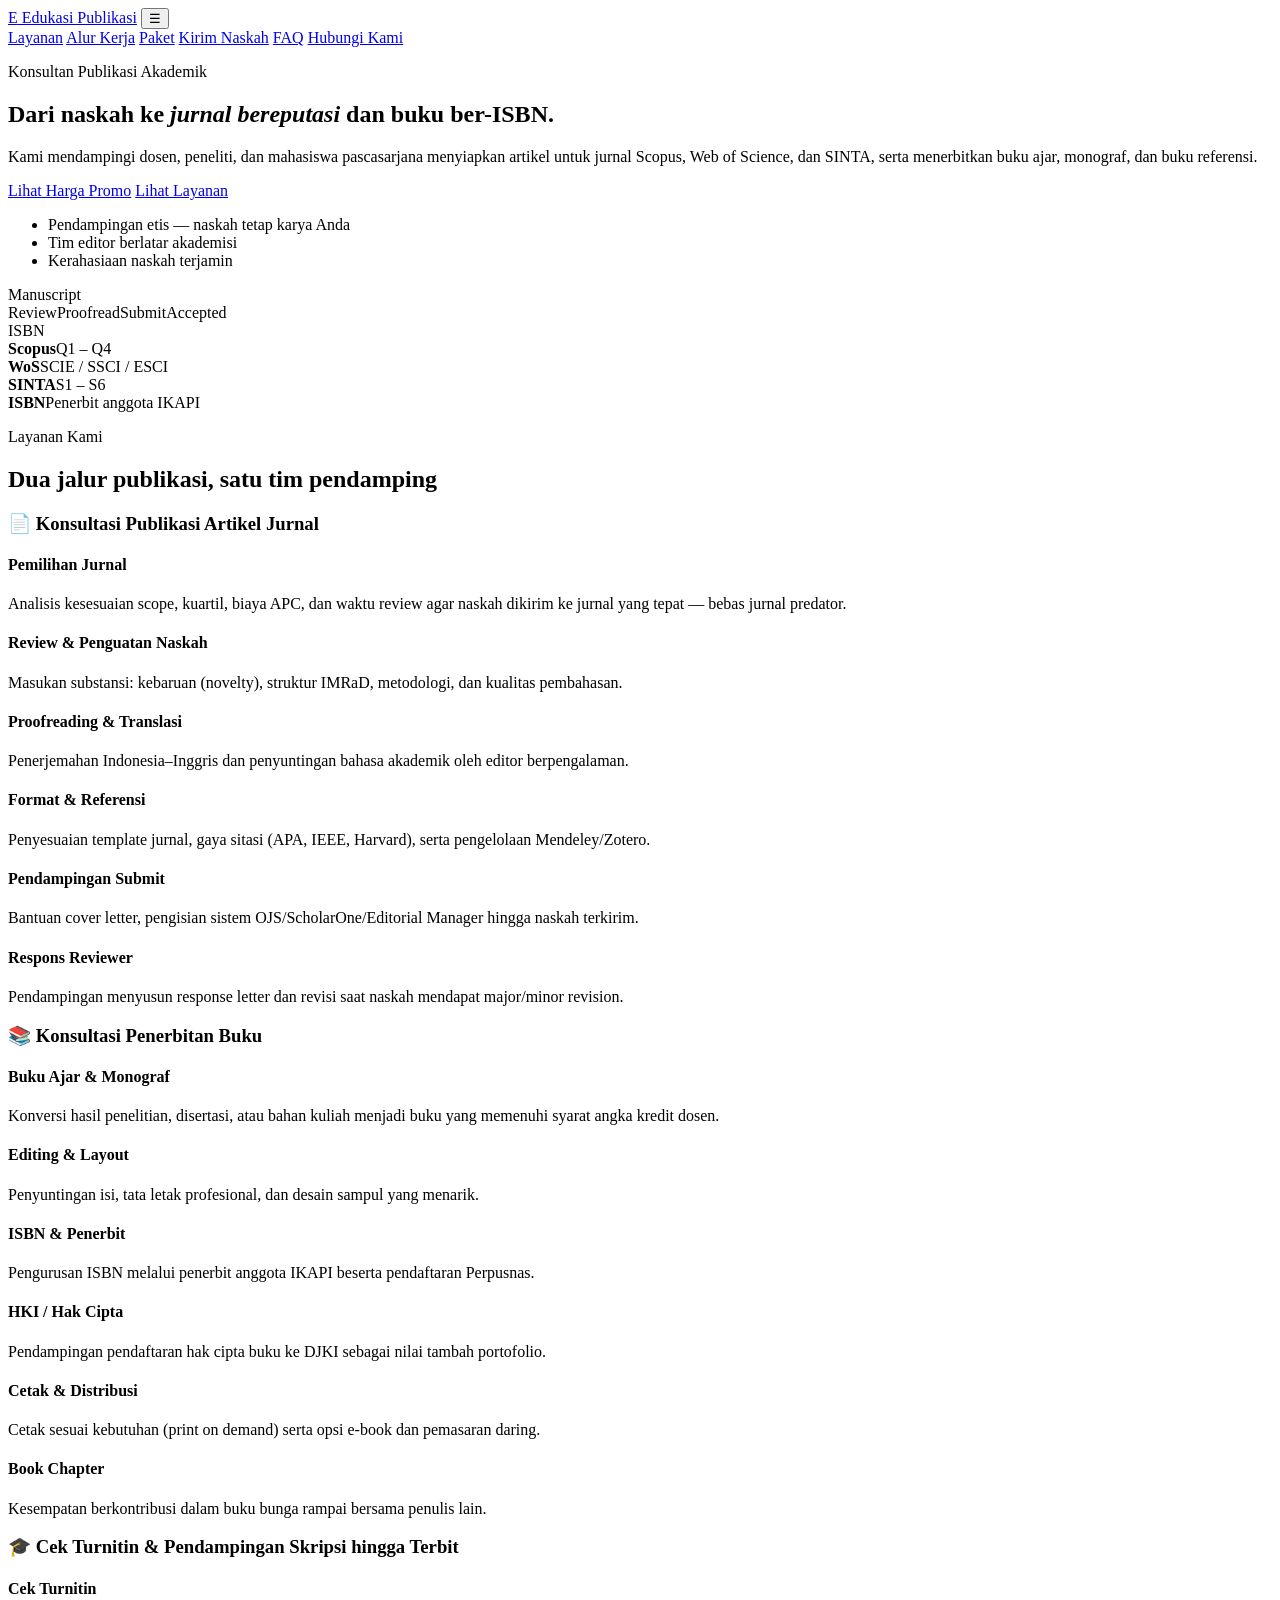
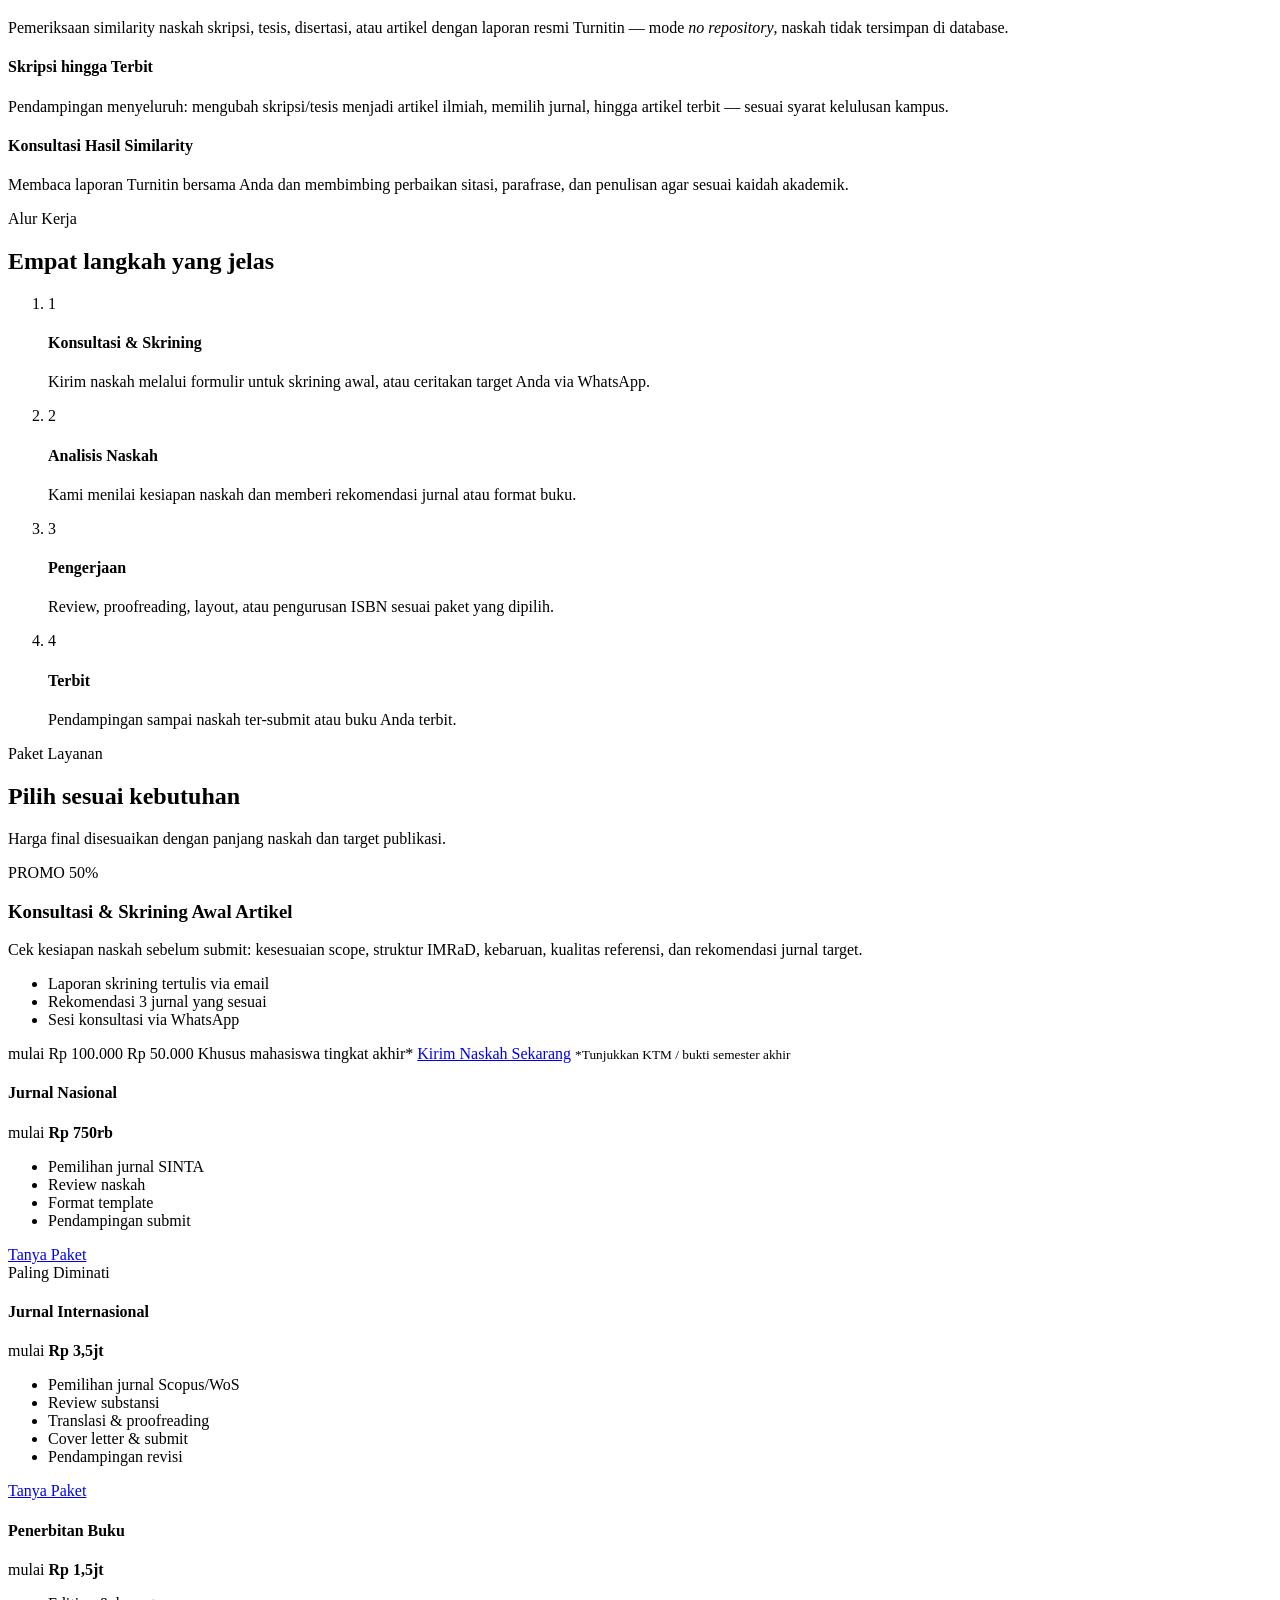
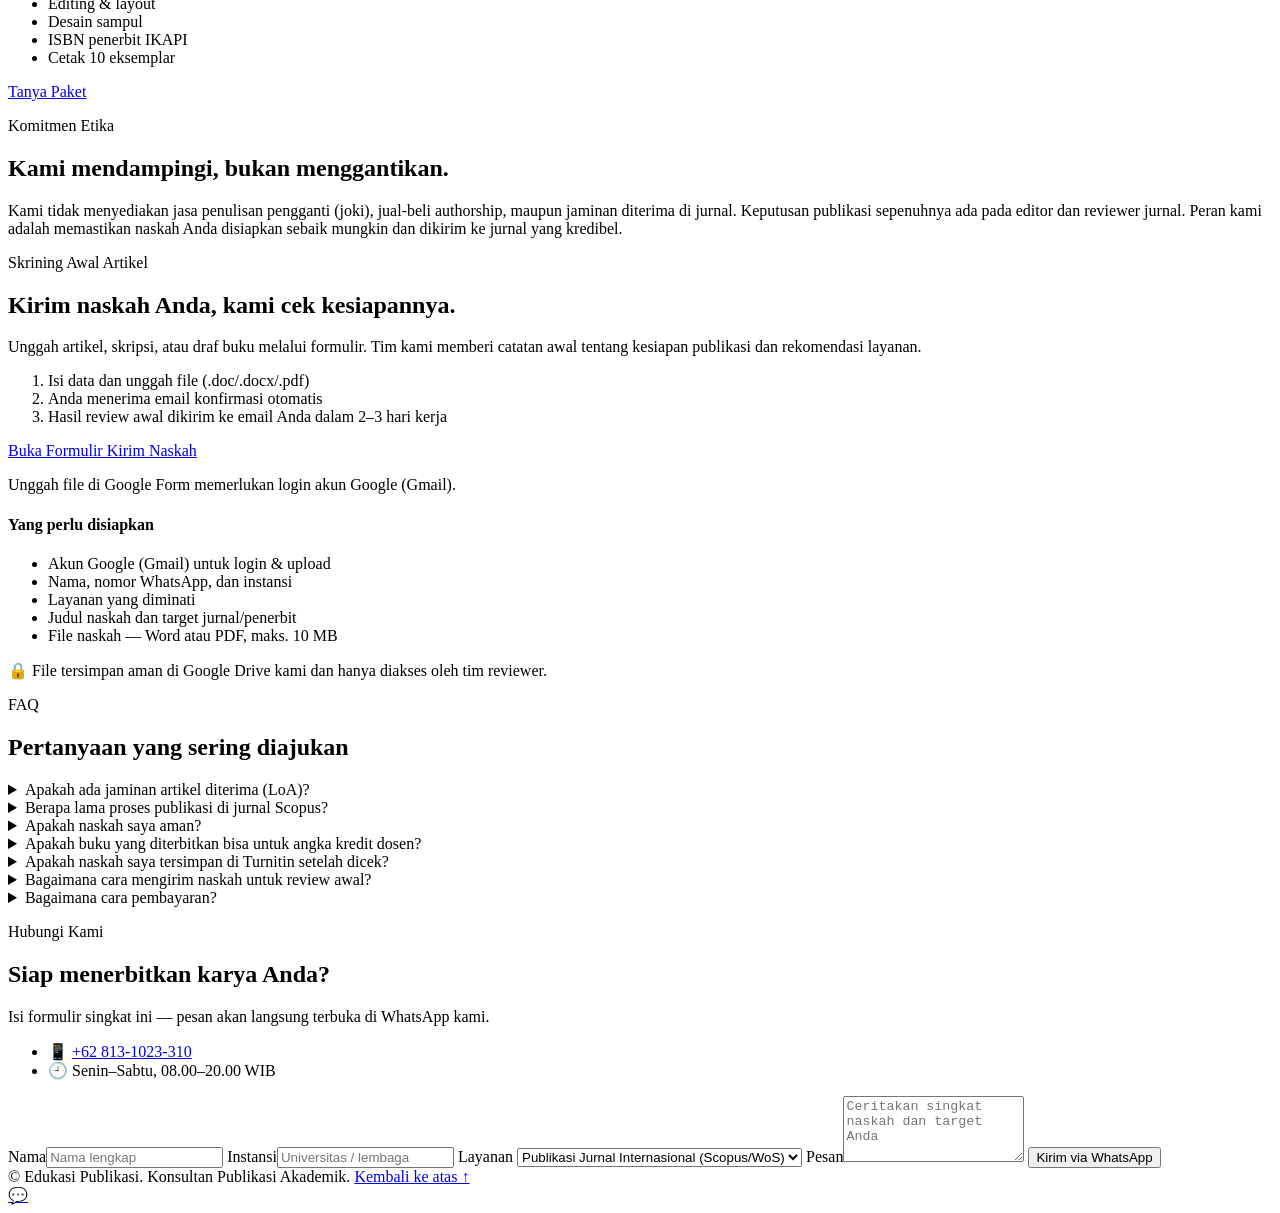
==== index.html @ 9807ed10 "Add files via upload" ====
<!doctype html>
<html lang="id">
<head>
  <meta charset="utf-8">
  <meta name="viewport" content="width=device-width, initial-scale=1">
  <title>Edukasi Publikasi — Konsultan Publikasi Jurnal & Penerbitan Buku</title>
  <meta name="description" content="Layanan konsultasi publikasi artikel di jurnal bereputasi (Scopus, WoS, SINTA) dan konsultasi penerbitan buku ber-ISBN untuk dosen, peneliti, dan mahasiswa.">
  <link rel="preconnect" href="https://fonts.googleapis.com">
  <link rel="preconnect" href="https://fonts.gstatic.com" crossorigin>
  <link href="https://fonts.googleapis.com/css2?family=Fraunces:opsz,wght@9..144,600;9..144,700&family=Plus+Jakarta+Sans:wght@400;500;600;700&display=swap" rel="stylesheet">
  <link rel="stylesheet" href="assets/style.css">
</head>
<body>

<header class="nav" id="top">
  <div class="container nav-inner">
    <a href="#top" class="logo"><span class="logo-mark">E</span> Edukasi Publikasi</a>
    <button class="nav-toggle" aria-label="Buka menu" aria-expanded="false">☰</button>
    <nav class="nav-links">
      <a href="#layanan">Layanan</a>
      <a href="#proses">Alur Kerja</a>
      <a href="#paket">Paket</a>
      <a href="#review">Kirim Naskah</a>
      <a href="#faq">FAQ</a>
      <a href="#kontak" class="btn btn-sm">Hubungi Kami</a>
    </nav>
  </div>
</header>

<main>
  <!-- HERO -->
  <section class="hero">
    <div class="container hero-grid">
      <div>
        <p class="eyebrow">Konsultan Publikasi Akademik</p>
        <h1>Dari naskah ke <em>jurnal bereputasi</em> dan buku ber-ISBN.</h1>
        <p class="lead">Kami mendampingi dosen, peneliti, dan mahasiswa pascasarjana menyiapkan artikel untuk jurnal Scopus, Web of Science, dan SINTA, serta menerbitkan buku ajar, monograf, dan buku referensi.</p>
        <div class="hero-cta">
          <a href="#paket" class="btn">Lihat Harga Promo</a>
          <a href="#layanan" class="btn btn-ghost">Lihat Layanan</a>
        </div>
        <ul class="hero-points">
          <li>Pendampingan etis — naskah tetap karya Anda</li>
          <li>Tim editor berlatar akademisi</li>
          <li>Kerahasiaan naskah terjamin</li>
        </ul>
      </div>
      <div class="hero-card" aria-hidden="true">
        <div class="paper">
          <div class="paper-tag">Manuscript</div>
          <div class="line w90"></div><div class="line w70"></div>
          <div class="line w80"></div><div class="line w60"></div>
          <div class="paper-steps">
            <span class="done">Review</span><span class="done">Proofread</span><span class="active">Submit</span><span>Accepted</span>
          </div>
        </div>
        <div class="book"><span>ISBN</span></div>
      </div>
    </div>
  </section>

  <!-- STATS -->
  <section class="stats">
    <div class="container stats-grid">
      <div><strong>Scopus</strong><span>Q1 – Q4</span></div>
      <div><strong>WoS</strong><span>SCIE / SSCI / ESCI</span></div>
      <div><strong>SINTA</strong><span>S1 – S6</span></div>
      <div><strong>ISBN</strong><span>Penerbit anggota IKAPI</span></div>
    </div>
  </section>

  <!-- LAYANAN -->
  <section id="layanan" class="section">
    <div class="container">
      <p class="eyebrow center">Layanan Kami</p>
      <h2 class="center">Dua jalur publikasi, satu tim pendamping</h2>

      <div class="service-block">
        <h3 class="service-title">📄 Konsultasi Publikasi Artikel Jurnal</h3>
        <div class="cards">
          <article class="card"><h4>Pemilihan Jurnal</h4><p>Analisis kesesuaian scope, kuartil, biaya APC, dan waktu review agar naskah dikirim ke jurnal yang tepat — bebas jurnal predator.</p></article>
          <article class="card"><h4>Review & Penguatan Naskah</h4><p>Masukan substansi: kebaruan (novelty), struktur IMRaD, metodologi, dan kualitas pembahasan.</p></article>
          <article class="card"><h4>Proofreading & Translasi</h4><p>Penerjemahan Indonesia–Inggris dan penyuntingan bahasa akademik oleh editor berpengalaman.</p></article>
          <article class="card"><h4>Format & Referensi</h4><p>Penyesuaian template jurnal, gaya sitasi (APA, IEEE, Harvard), serta pengelolaan Mendeley/Zotero.</p></article>
          <article class="card"><h4>Pendampingan Submit</h4><p>Bantuan cover letter, pengisian sistem OJS/ScholarOne/Editorial Manager hingga naskah terkirim.</p></article>
          <article class="card"><h4>Respons Reviewer</h4><p>Pendampingan menyusun response letter dan revisi saat naskah mendapat major/minor revision.</p></article>
        </div>
      </div>

      <div class="service-block">
        <h3 class="service-title">📚 Konsultasi Penerbitan Buku</h3>
        <div class="cards">
          <article class="card"><h4>Buku Ajar & Monograf</h4><p>Konversi hasil penelitian, disertasi, atau bahan kuliah menjadi buku yang memenuhi syarat angka kredit dosen.</p></article>
          <article class="card"><h4>Editing & Layout</h4><p>Penyuntingan isi, tata letak profesional, dan desain sampul yang menarik.</p></article>
          <article class="card"><h4>ISBN & Penerbit</h4><p>Pengurusan ISBN melalui penerbit anggota IKAPI beserta pendaftaran Perpusnas.</p></article>
          <article class="card"><h4>HKI / Hak Cipta</h4><p>Pendampingan pendaftaran hak cipta buku ke DJKI sebagai nilai tambah portofolio.</p></article>
          <article class="card"><h4>Cetak & Distribusi</h4><p>Cetak sesuai kebutuhan (print on demand) serta opsi e-book dan pemasaran daring.</p></article>
          <article class="card"><h4>Book Chapter</h4><p>Kesempatan berkontribusi dalam buku bunga rampai bersama penulis lain.</p></article>
        </div>
      </div>

      <div class="service-block">
        <h3 class="service-title">🎓 Cek Turnitin & Pendampingan Skripsi hingga Terbit</h3>
        <div class="cards">
          <article class="card"><h4>Cek Turnitin</h4><p>Pemeriksaan similarity naskah skripsi, tesis, disertasi, atau artikel dengan laporan resmi Turnitin — mode <em>no repository</em>, naskah tidak tersimpan di database.</p></article>
          <article class="card"><h4>Skripsi hingga Terbit</h4><p>Pendampingan menyeluruh: mengubah skripsi/tesis menjadi artikel ilmiah, memilih jurnal, hingga artikel terbit — sesuai syarat kelulusan kampus.</p></article>
          <article class="card"><h4>Konsultasi Hasil Similarity</h4><p>Membaca laporan Turnitin bersama Anda dan membimbing perbaikan sitasi, parafrase, dan penulisan agar sesuai kaidah akademik.</p></article>
        </div>
      </div>
    </div>
  </section>

  <!-- PROSES -->
  <section id="proses" class="section alt">
    <div class="container">
      <p class="eyebrow center">Alur Kerja</p>
      <h2 class="center">Empat langkah yang jelas</h2>
      <ol class="steps">
        <li><span>1</span><h4>Konsultasi & Skrining</h4><p>Kirim naskah melalui formulir untuk skrining awal, atau ceritakan target Anda via WhatsApp.</p></li>
        <li><span>2</span><h4>Analisis Naskah</h4><p>Kami menilai kesiapan naskah dan memberi rekomendasi jurnal atau format buku.</p></li>
        <li><span>3</span><h4>Pengerjaan</h4><p>Review, proofreading, layout, atau pengurusan ISBN sesuai paket yang dipilih.</p></li>
        <li><span>4</span><h4>Terbit</h4><p>Pendampingan sampai naskah ter-submit atau buku Anda terbit.</p></li>
      </ol>
    </div>
  </section>

  <!-- PAKET -->
  <section id="paket" class="section">
    <div class="container">
      <p class="eyebrow center">Paket Layanan</p>
      <h2 class="center">Pilih sesuai kebutuhan</h2>
      <p class="center muted">Harga final disesuaikan dengan panjang naskah dan target publikasi.</p>
      <div class="promo">
        <div class="promo-ribbon">PROMO 50%</div>
        <div class="promo-body">
          <h3>Konsultasi & Skrining Awal Artikel</h3>
          <p>Cek kesiapan naskah sebelum submit: kesesuaian scope, struktur IMRaD, kebaruan, kualitas referensi, dan rekomendasi jurnal target.</p>
          <ul class="promo-list">
            <li>Laporan skrining tertulis via email</li>
            <li>Rekomendasi 3 jurnal yang sesuai</li>
            <li>Sesi konsultasi via WhatsApp</li>
          </ul>
        </div>
        <div class="promo-price">
          <span class="price-old">mulai Rp 100.000</span>
          <span class="price-new">Rp 50.000</span>
          <span class="promo-for">Khusus mahasiswa tingkat akhir*</span>
          <a href="#review" class="btn full">Kirim Naskah Sekarang</a>
          <small>*Tunjukkan KTM / bukti semester akhir</small>
        </div>
      </div>

      <div class="pricing">
        <div class="price-card">
          <h4>Jurnal Nasional</h4>
          <p class="price">mulai <strong>Rp 750rb</strong></p>
          <ul><li>Pemilihan jurnal SINTA</li><li>Review naskah</li><li>Format template</li><li>Pendampingan submit</li></ul>
          <a href="#kontak" class="btn btn-ghost full">Tanya Paket</a>
        </div>
        <div class="price-card featured">
          <div class="badge">Paling Diminati</div>
          <h4>Jurnal Internasional</h4>
          <p class="price">mulai <strong>Rp 3,5jt</strong></p>
          <ul><li>Pemilihan jurnal Scopus/WoS</li><li>Review substansi</li><li>Translasi & proofreading</li><li>Cover letter & submit</li><li>Pendampingan revisi</li></ul>
          <a href="#kontak" class="btn full">Tanya Paket</a>
        </div>
        <div class="price-card">
          <h4>Penerbitan Buku</h4>
          <p class="price">mulai <strong>Rp 1,5jt</strong></p>
          <ul><li>Editing & layout</li><li>Desain sampul</li><li>ISBN penerbit IKAPI</li><li>Cetak 10 eksemplar</li></ul>
          <a href="#kontak" class="btn btn-ghost full">Tanya Paket</a>
        </div>
      </div>
    </div>
  </section>

  <!-- KOMITMEN -->
  <section class="section alt">
    <div class="container ethic">
      <div>
        <p class="eyebrow">Komitmen Etika</p>
        <h2>Kami mendampingi, bukan menggantikan.</h2>
      </div>
      <div>
        <p>Kami tidak menyediakan jasa penulisan pengganti (joki), jual-beli authorship, maupun jaminan diterima di jurnal. Keputusan publikasi sepenuhnya ada pada editor dan reviewer jurnal. Peran kami adalah memastikan naskah Anda disiapkan sebaik mungkin dan dikirim ke jurnal yang kredibel.</p>
      </div>
    </div>
  </section>

  <!-- REVIEW AWAL (GOOGLE FORM) -->
  <section id="review" class="section review">
    <div class="container review-grid">
      <div>
        <p class="eyebrow">Skrining Awal Artikel</p>
        <h2>Kirim naskah Anda, kami cek kesiapannya.</h2>
        <p class="muted-text">Unggah artikel, skripsi, atau draf buku melalui formulir. Tim kami memberi catatan awal tentang kesiapan publikasi dan rekomendasi layanan.</p>
        <ol class="mini-steps">
          <li>Isi data dan unggah file (.doc/.docx/.pdf)</li>
          <li>Anda menerima email konfirmasi otomatis</li>
          <li>Hasil review awal dikirim ke email Anda dalam 2–3 hari kerja</li>
        </ol>
        <a id="gform-link" href="#" target="_blank" rel="noopener" class="btn">Buka Formulir Kirim Naskah</a>
        <p class="note">Unggah file di Google Form memerlukan login akun Google (Gmail).</p>
      </div>
      <div class="gform-card">
        <h4>Yang perlu disiapkan</h4>
        <ul>
          <li>Akun Google (Gmail) untuk login & upload</li>
          <li>Nama, nomor WhatsApp, dan instansi</li>
          <li>Layanan yang diminati</li>
          <li>Judul naskah dan target jurnal/penerbit</li>
          <li>File naskah — Word atau PDF, maks. 10 MB</li>
        </ul>
        <p class="note">🔒 File tersimpan aman di Google Drive kami dan hanya diakses oleh tim reviewer.</p>
      </div>
    </div>
  </section>

  <!-- FAQ -->
  <section id="faq" class="section">
    <div class="container narrow">
      <p class="eyebrow center">FAQ</p>
      <h2 class="center">Pertanyaan yang sering diajukan</h2>
      <details><summary>Apakah ada jaminan artikel diterima (LoA)?</summary><p>Tidak ada pihak yang etis dapat menjamin penerimaan. Kami membantu meningkatkan kualitas naskah dan memilih jurnal yang sesuai sehingga peluang diterima jauh lebih besar.</p></details>
      <details><summary>Berapa lama proses publikasi di jurnal Scopus?</summary><p>Persiapan naskah bersama kami biasanya 2–4 minggu. Waktu review di jurnal bervariasi, umumnya 2–12 bulan tergantung jurnal.</p></details>
      <details><summary>Apakah naskah saya aman?</summary><p>Ya. Naskah hanya diakses oleh tim yang menangani dan tidak dibagikan ke pihak lain. Kami bersedia menandatangani perjanjian kerahasiaan (NDA).</p></details>
      <details><summary>Apakah buku yang diterbitkan bisa untuk angka kredit dosen?</summary><p>Bisa, selama memenuhi ketentuan PO PAK yang berlaku, termasuk ISBN dari penerbit anggota IKAPI dan jumlah halaman minimal.</p></details>
      <details><summary>Apakah naskah saya tersimpan di Turnitin setelah dicek?</summary><p>Tidak. Pengecekan dilakukan dengan pengaturan <em>no repository</em>, sehingga naskah tidak masuk ke database Turnitin dan aman saat diunggah ulang oleh kampus atau jurnal.</p></details>
      <details><summary>Bagaimana cara mengirim naskah untuk review awal?</summary><p>Gunakan formulir di bagian <a href="#review">Kirim Naskah</a>. Unggah file artikel Anda, dan hasil review awal akan kami kirim ke email Anda.</p></details>
      <details><summary>Bagaimana cara pembayaran?</summary><p>Pembayaran bertahap: uang muka di awal dan pelunasan setelah pekerjaan selesai, melalui transfer bank.</p></details>
    </div>
  </section>

  <!-- KONTAK -->
  <section id="kontak" class="section contact">
    <div class="container contact-grid">
      <div>
        <p class="eyebrow light">Hubungi Kami</p>
        <h2>Siap menerbitkan karya Anda?</h2>
        <p>Isi formulir singkat ini — pesan akan langsung terbuka di WhatsApp kami.</p>
        <ul class="contact-info">
          <li>📱 <a href="https://wa.me/628131023310" target="_blank" rel="noopener">+62 813-1023-310</a></li>
          <li>🕘 Senin–Sabtu, 08.00–20.00 WIB</li>
        </ul>
      </div>
      <form id="wa-form" class="form">
        <label>Nama<input name="nama" required placeholder="Nama lengkap"></label>
        <label>Instansi<input name="instansi" placeholder="Universitas / lembaga"></label>
        <label>Layanan
          <select name="layanan">
            <option>Publikasi Jurnal Internasional (Scopus/WoS)</option>
            <option>Publikasi Jurnal Nasional (SINTA)</option>
            <option>Proofreading / Translasi</option>
            <option>Cek Turnitin</option>
            <option>Pendampingan Skripsi hingga Terbit</option>
            <option>Penerbitan Buku</option>
            <option>Lainnya</option>
          </select>
        </label>
        <label>Pesan<textarea name="pesan" rows="4" placeholder="Ceritakan singkat naskah dan target Anda"></textarea></label>
        <button type="submit" class="btn full">Kirim via WhatsApp</button>
      </form>
    </div>
  </section>
</main>

<footer class="footer">
  <div class="container footer-inner">
    <span>© <span id="year"></span> Edukasi Publikasi. Konsultan Publikasi Akademik.</span>
    <a href="#top">Kembali ke atas ↑</a>
  </div>
</footer>

<a class="wa-float" href="https://wa.me/628131023310" target="_blank" rel="noopener" aria-label="Chat WhatsApp">💬</a>

<script src="assets/script.js"></script>
</body>
</html>
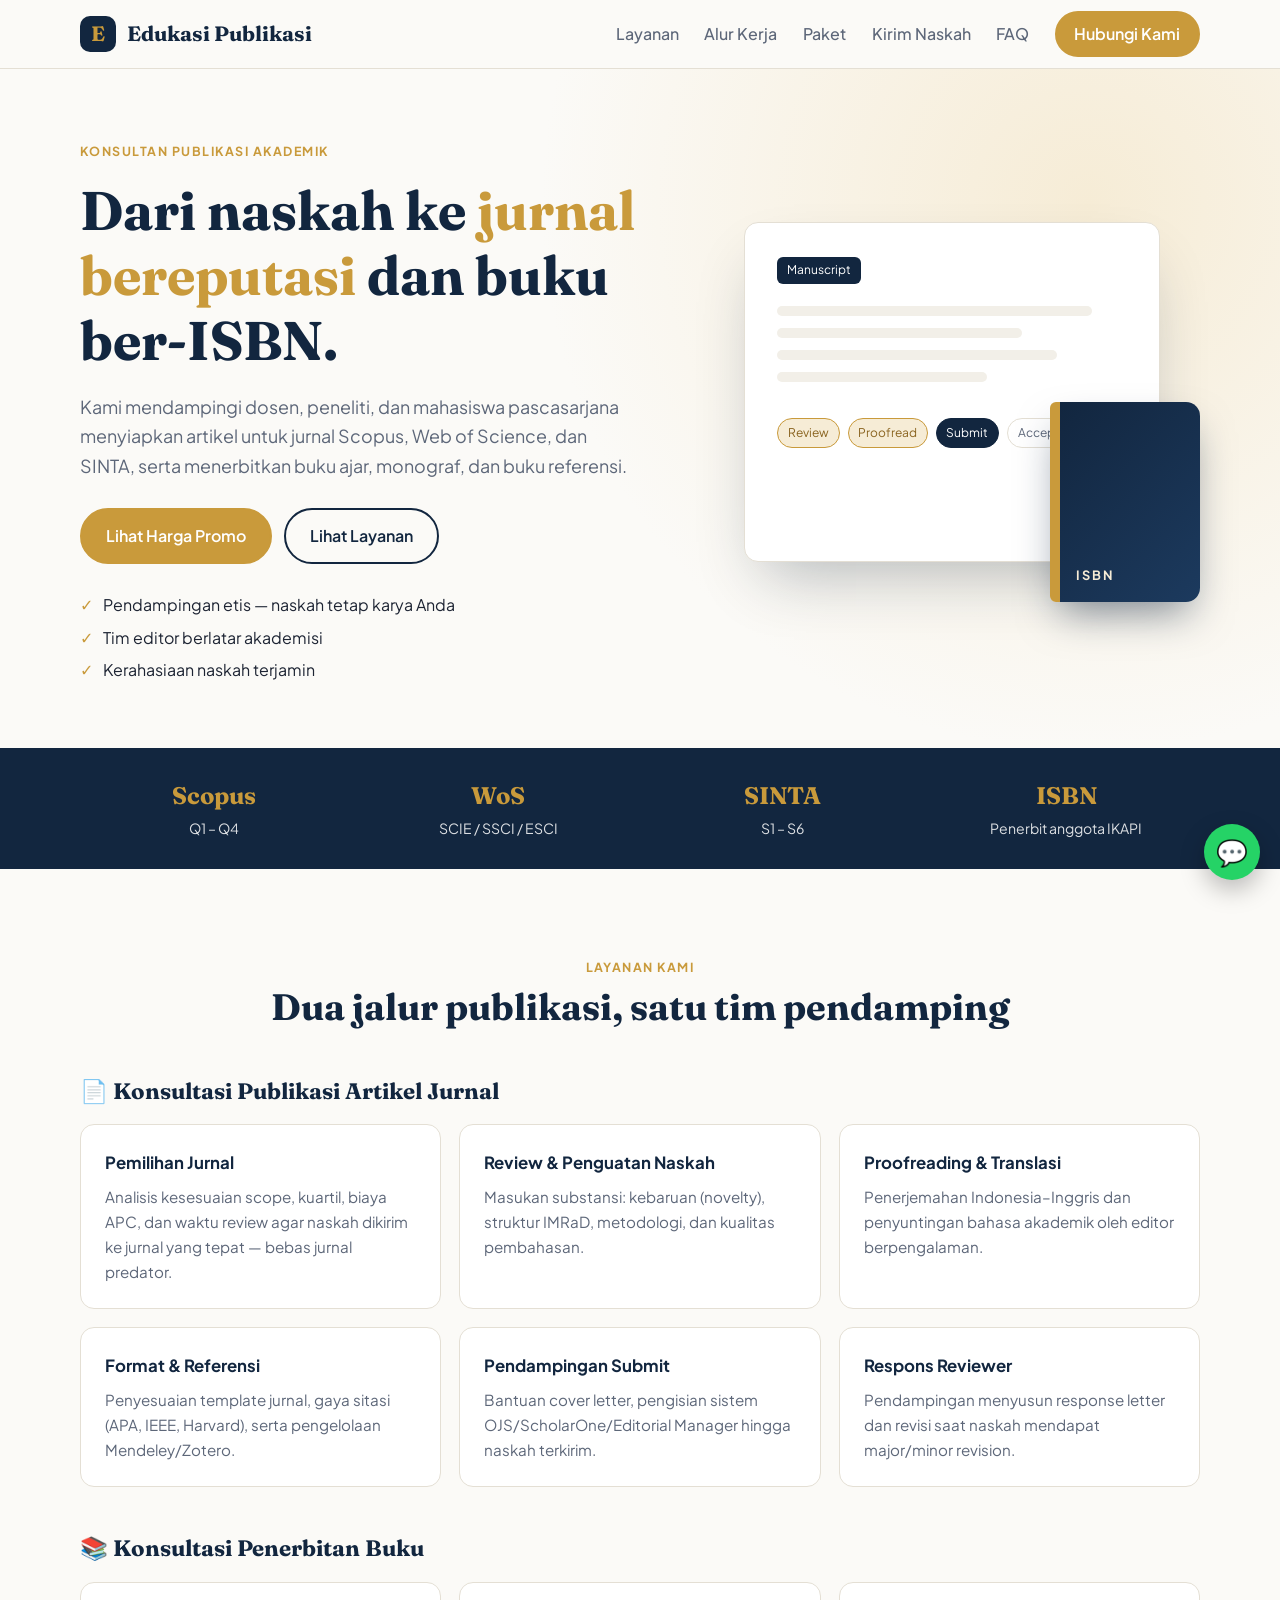
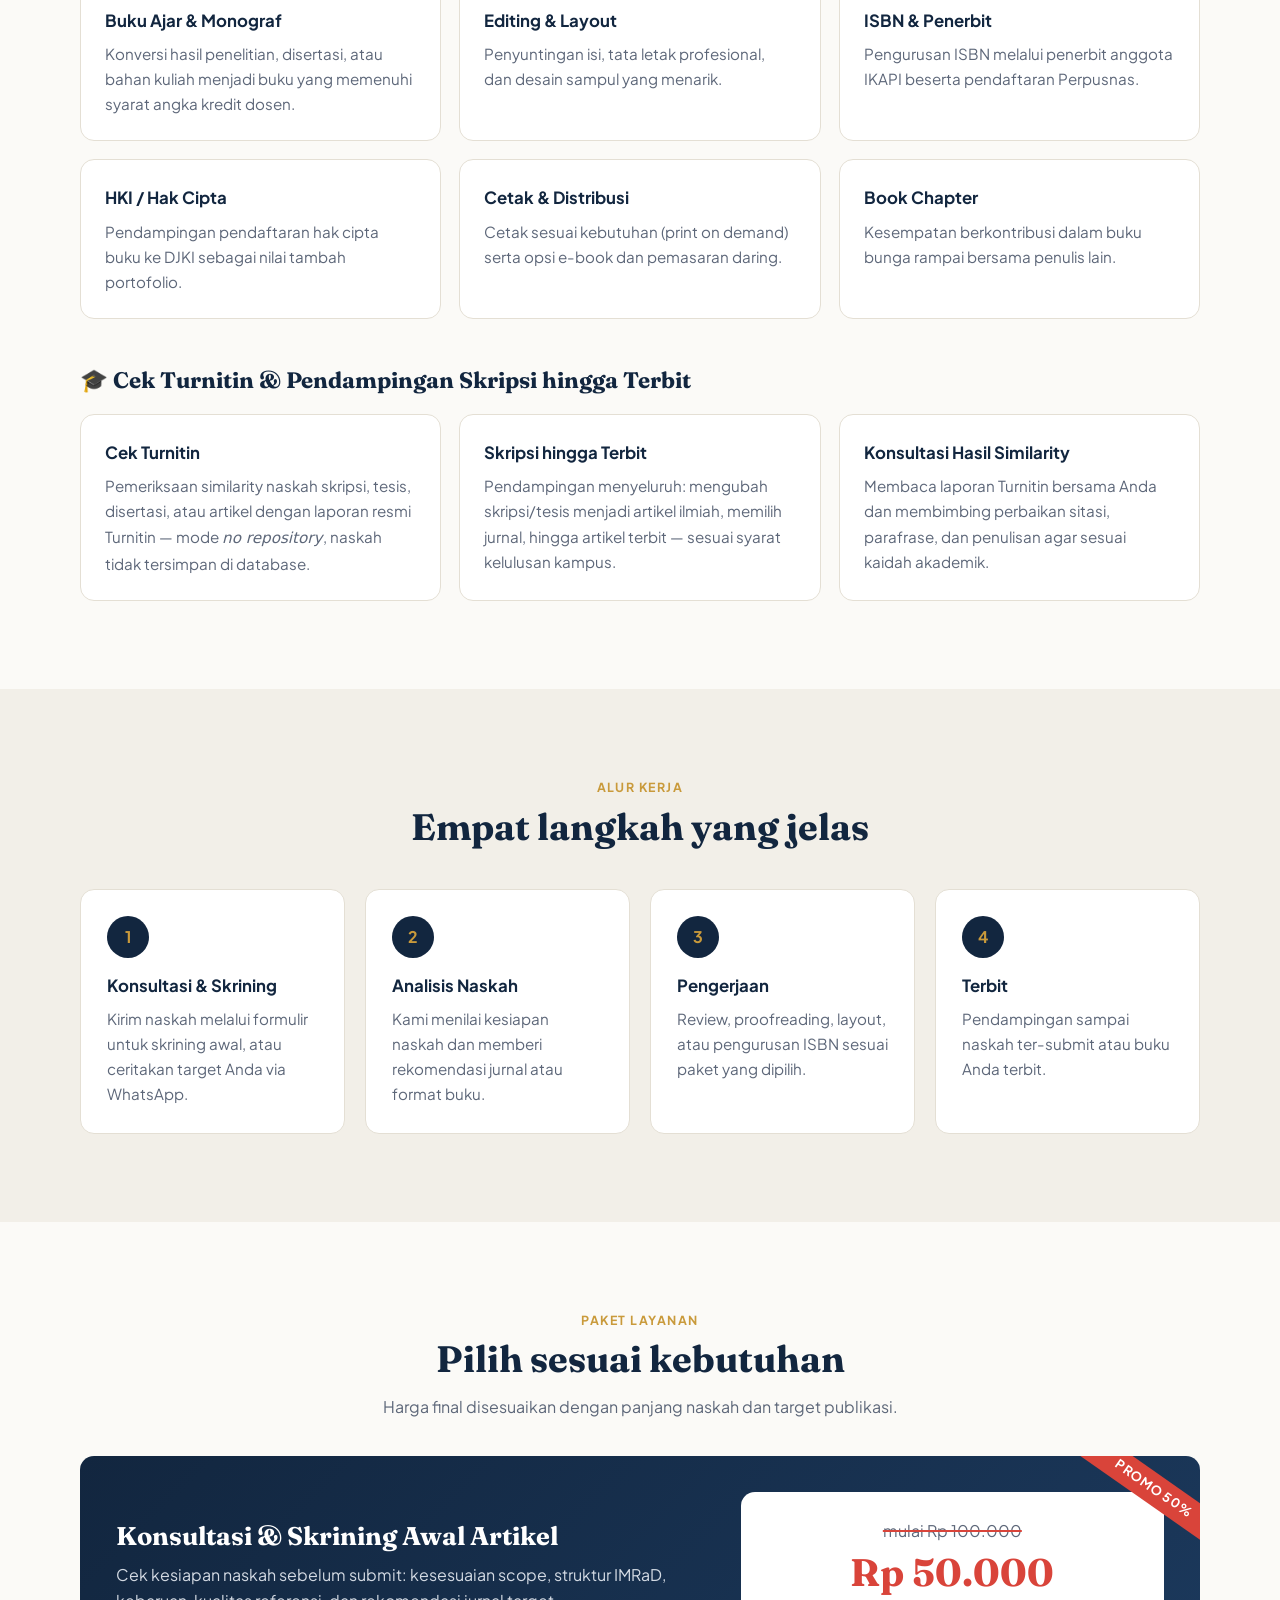
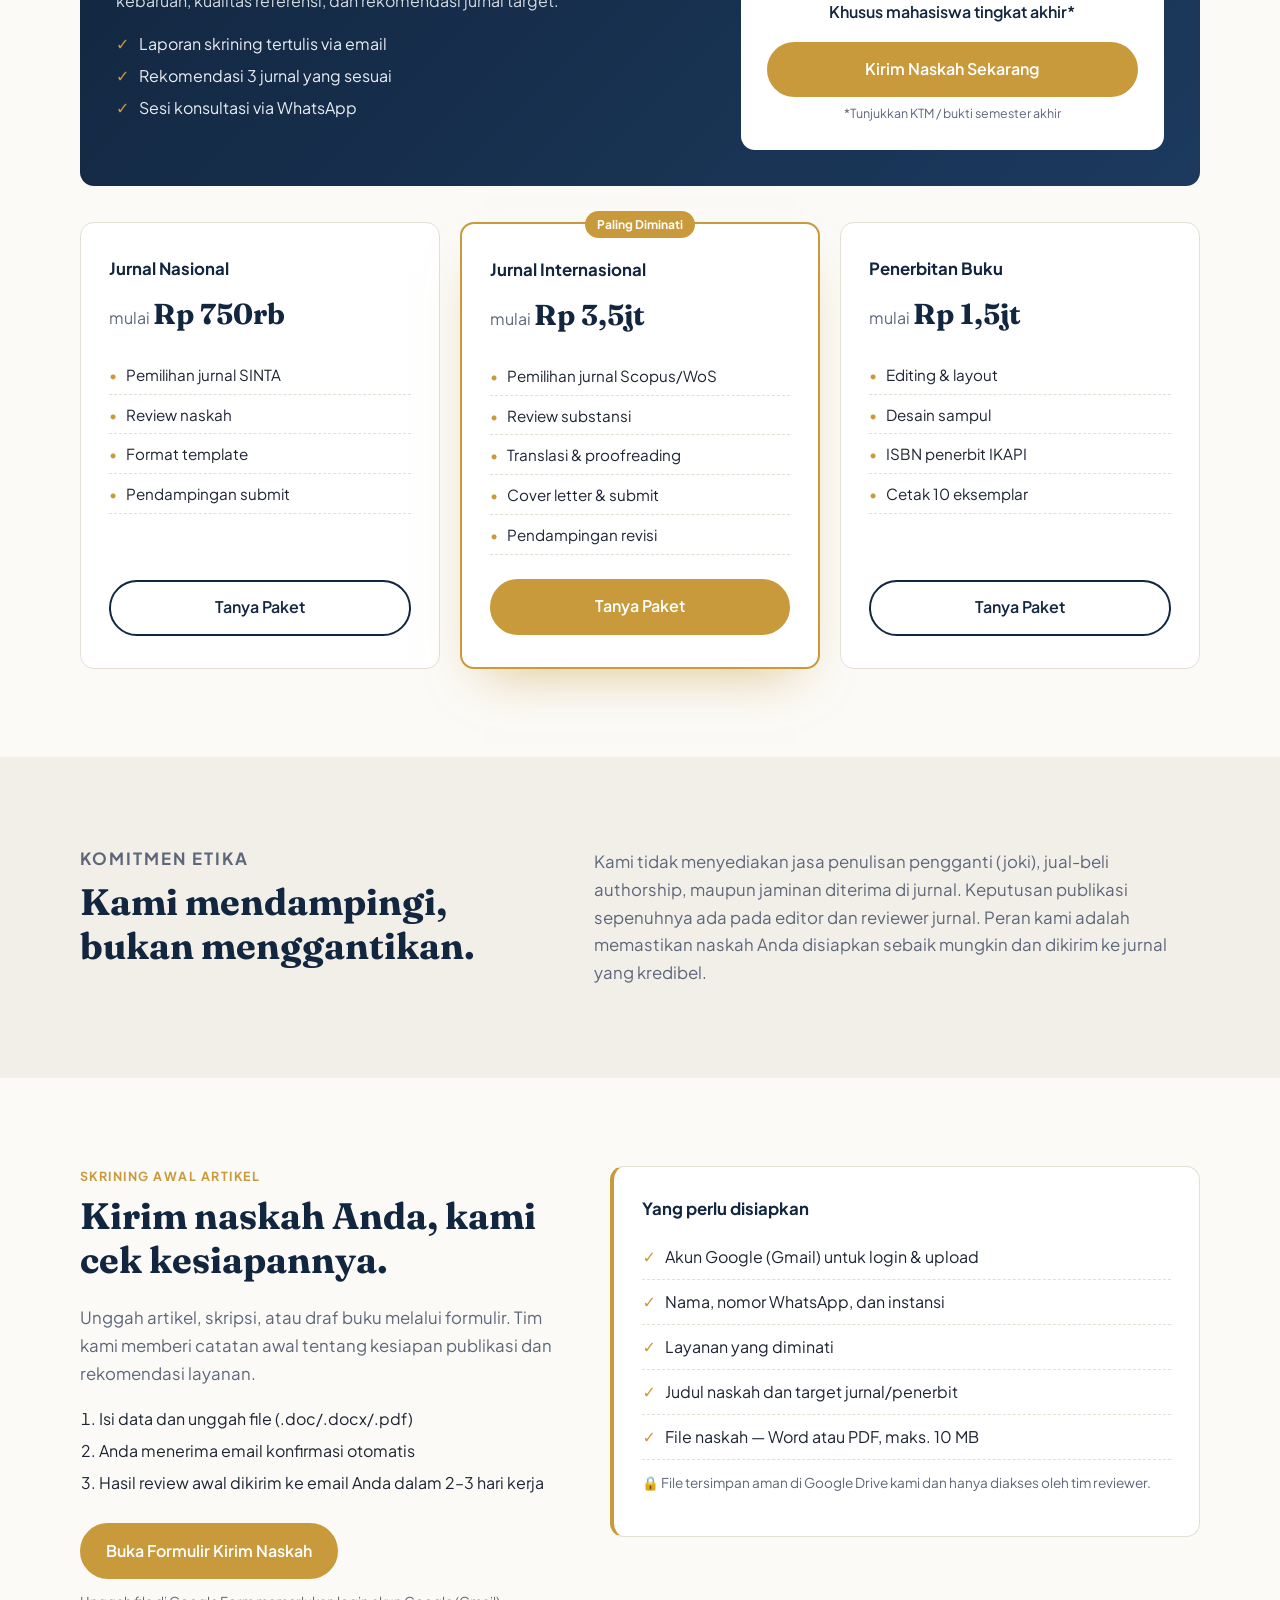
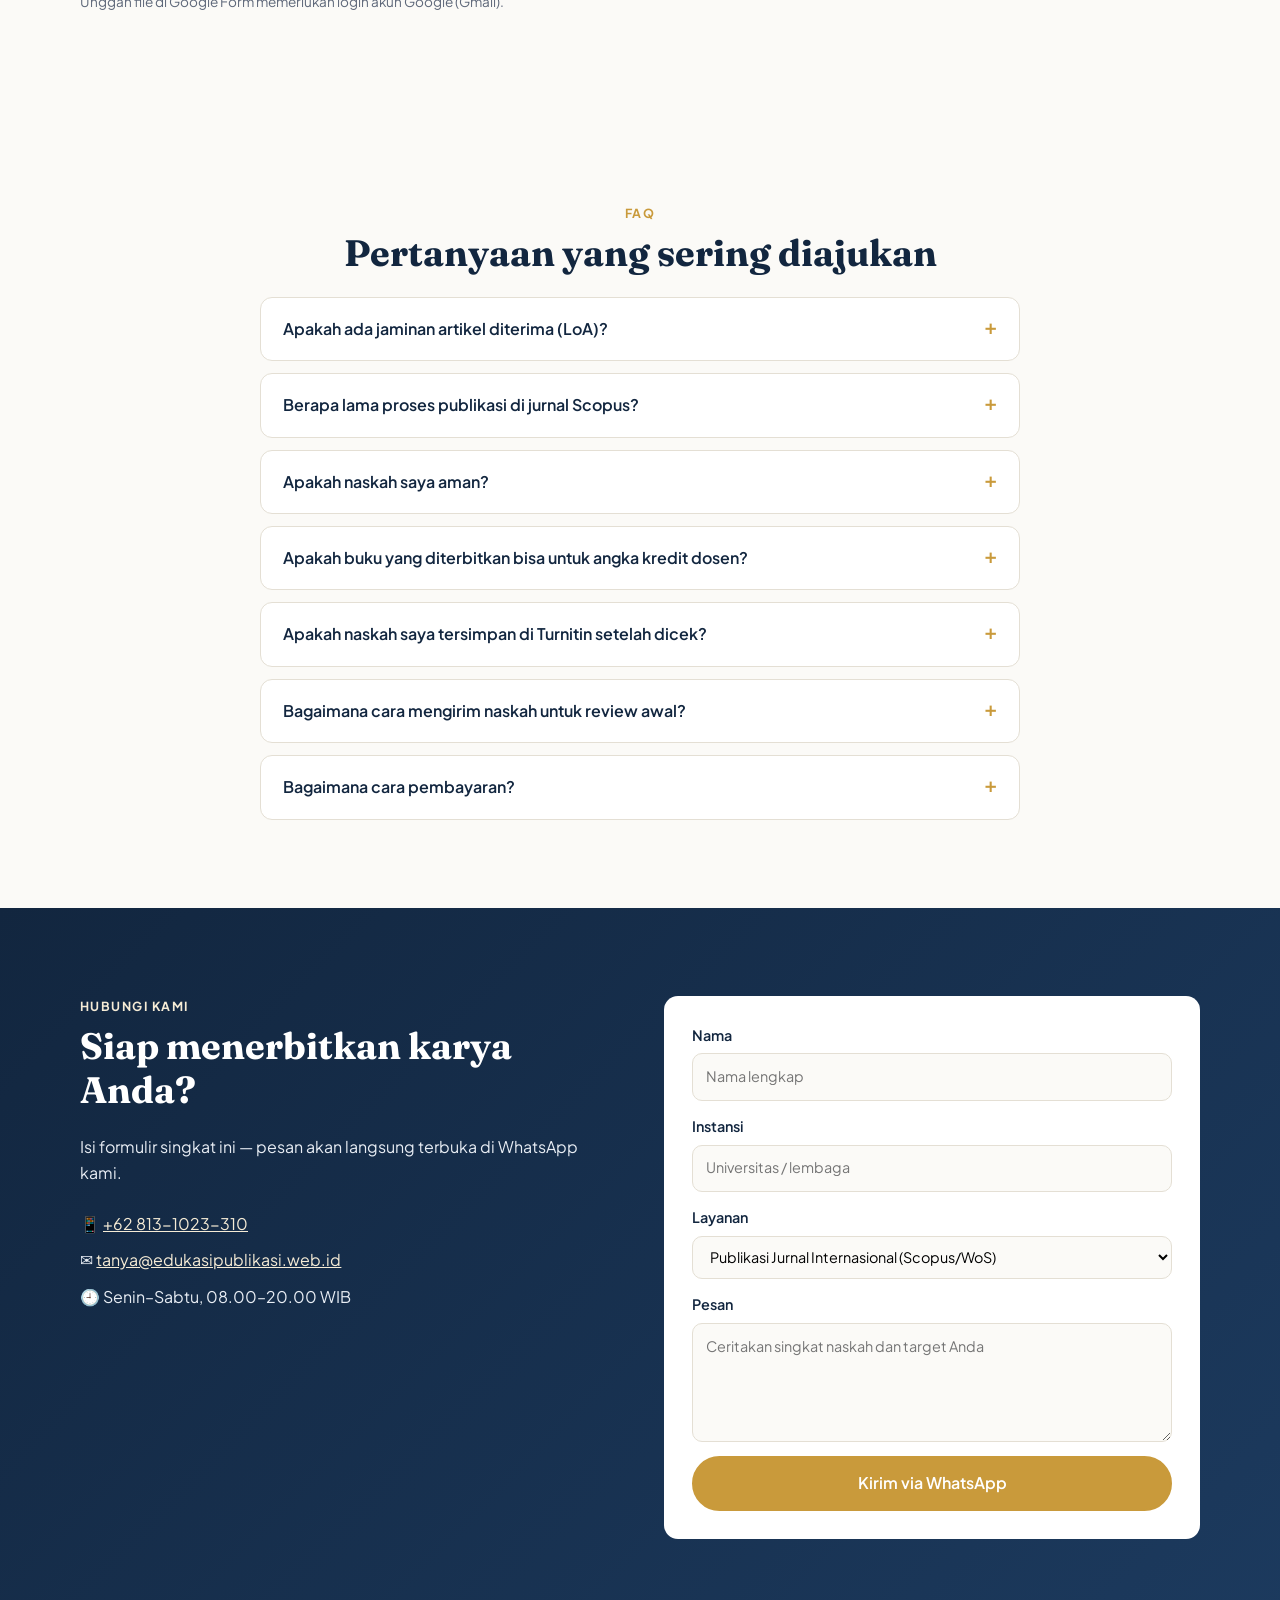
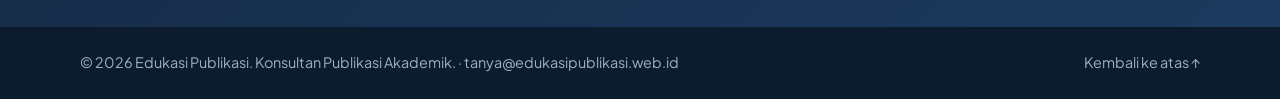
==== commit d587ccf2: "Tambah email tanya@edukasipublikasi.web.id" ====
--- a/index.html
+++ b/index.html
@@ -240,6 +240,7 @@
         <p>Isi formulir singkat ini — pesan akan langsung terbuka di WhatsApp kami.</p>
         <ul class="contact-info">
           <li>📱 <a href="https://wa.me/628131023310" target="_blank" rel="noopener">+62 813-1023-310</a></li>
+          <li>✉️ <a href="mailto:tanya@edukasipublikasi.web.id">tanya@edukasipublikasi.web.id</a></li>
           <li>🕘 Senin–Sabtu, 08.00–20.00 WIB</li>
         </ul>
       </div>
@@ -266,7 +267,7 @@
 
 <footer class="footer">
   <div class="container footer-inner">
-    <span>© <span id="year"></span> Edukasi Publikasi. Konsultan Publikasi Akademik.</span>
+    <span>© <span id="year"></span> Edukasi Publikasi. Konsultan Publikasi Akademik. · <a href="mailto:tanya@edukasipublikasi.web.id">tanya@edukasipublikasi.web.id</a></span>
     <a href="#top">Kembali ke atas ↑</a>
   </div>
 </footer>
--- a/assets/style.css
+++ b/assets/style.css
@@ -0,0 +1,178 @@
+:root {
+  --navy: #12263f;
+  --navy-2: #1c3a5e;
+  --gold: #c99a3b;
+  --gold-soft: #f6ecd6;
+  --ink: #1d2433;
+  --muted: #5d6779;
+  --bg: #fbfaf7;
+  --alt: #f2efe8;
+  --card: #ffffff;
+  --line: #e4dfd4;
+  --radius: 14px;
+}
+
+* { box-sizing: border-box; }
+[hidden] { display: none !important; }
+html { scroll-behavior: smooth; }
+body {
+  margin: 0;
+  font-family: "Plus Jakarta Sans", system-ui, sans-serif;
+  color: var(--ink);
+  background: var(--bg);
+  line-height: 1.65;
+}
+img { max-width: 100%; }
+a { color: inherit; }
+h1, h2, h3 { font-family: "Fraunces", Georgia, serif; line-height: 1.2; color: var(--navy); }
+h1 { font-size: clamp(2.1rem, 5vw, 3.4rem); margin: .3em 0; }
+h1 em { font-style: normal; color: var(--gold); }
+h2 { font-size: clamp(1.6rem, 3.5vw, 2.3rem); margin: .2em 0 .6em; }
+h4 { margin: 0 0 .4em; font-size: 1.05rem; color: var(--navy); }
+
+.container { width: min(1120px, 100% - 32px); margin-inline: auto; }
+.narrow { width: min(760px, 100% - 32px); }
+.center { text-align: center; }
+.muted { color: var(--muted); margin-top: -.6em; }
+.eyebrow { text-transform: uppercase; letter-spacing: .12em; font-size: .78rem; font-weight: 700; color: var(--gold); margin: 0; }
+.eyebrow.light { color: var(--gold-soft); }
+
+.btn {
+  display: inline-block; background: var(--gold); color: #fff; text-decoration: none;
+  padding: .8em 1.5em; border-radius: 999px; font-weight: 600; border: 2px solid var(--gold);
+  cursor: pointer; font: inherit; font-weight: 600; transition: transform .15s, background .15s;
+}
+.btn:hover { transform: translateY(-2px); background: #b5872e; }
+.btn-ghost { background: transparent; color: var(--navy); border-color: var(--navy); }
+.btn-ghost:hover { background: var(--navy); color: #fff; }
+.btn-sm { padding: .5em 1.1em; }
+.full { width: 100%; text-align: center; }
+
+/* NAV */
+.nav { position: sticky; top: 0; z-index: 50; background: rgba(251,250,247,.92); backdrop-filter: blur(8px); border-bottom: 1px solid var(--line); }
+.nav-inner { display: flex; align-items: center; justify-content: space-between; height: 68px; }
+.logo { white-space: nowrap; display: flex; align-items: center; gap: .55em; font-family: "Fraunces", serif; font-weight: 700; font-size: 1.3rem; color: var(--navy); text-decoration: none; }
+.logo-mark { display: grid; place-items: center; width: 36px; height: 36px; border-radius: 10px; background: var(--navy); color: var(--gold); }
+.nav-links { display: flex; align-items: center; gap: 1.6em; }
+.nav-links a { white-space: nowrap; }
+.nav-links a:not(.btn) { text-decoration: none; font-weight: 500; color: var(--muted); }
+.nav-links a:not(.btn):hover { color: var(--navy); }
+.nav-toggle { display: none; background: none; border: 0; font-size: 1.6rem; cursor: pointer; color: var(--navy); }
+
+/* HERO */
+.hero { padding: 72px 0 64px; background: radial-gradient(circle at 85% 20%, var(--gold-soft), transparent 45%); }
+.hero-grid { display: grid; grid-template-columns: 1.15fr .85fr; gap: 48px; align-items: center; }
+.lead { font-size: 1.12rem; color: var(--muted); max-width: 560px; }
+.hero-cta { display: flex; gap: 12px; flex-wrap: wrap; margin: 28px 0; }
+.hero-points { list-style: none; padding: 0; margin: 0; display: grid; gap: 6px; }
+.hero-points li::before { content: "✓"; color: var(--gold); font-weight: 700; margin-right: .6em; }
+
+.hero-card { position: relative; height: 380px; }
+.paper { position: absolute; inset: 0 40px 40px 0; background: #fff; border-radius: var(--radius); box-shadow: 0 30px 60px -20px rgba(18,38,63,.3); padding: 32px; border: 1px solid var(--line); }
+.paper-tag { display: inline-block; background: var(--navy); color: #fff; font-size: .75rem; padding: .3em .8em; border-radius: 6px; margin-bottom: 22px; }
+.line { height: 10px; background: var(--alt); border-radius: 6px; margin-bottom: 12px; }
+.w90 { width: 90%; } .w80 { width: 80%; } .w70 { width: 70%; } .w60 { width: 60%; }
+.paper-steps { display: flex; flex-wrap: wrap; gap: 8px; margin-top: 36px; }
+.paper-steps span { font-size: .75rem; padding: .35em .8em; border-radius: 999px; border: 1px solid var(--line); color: var(--muted); }
+.paper-steps .done { background: var(--gold-soft); border-color: var(--gold); color: #8a6420; }
+.paper-steps .active { background: var(--navy); color: #fff; border-color: var(--navy); }
+.book { position: absolute; right: 0; bottom: 0; width: 150px; height: 200px; background: linear-gradient(135deg, var(--navy), var(--navy-2)); border-radius: 6px 14px 14px 6px; box-shadow: 0 20px 40px -10px rgba(18,38,63,.5); border-left: 10px solid var(--gold); display: flex; align-items: flex-end; padding: 16px; }
+.book span { color: var(--gold-soft); font-weight: 700; letter-spacing: .15em; font-size: .8rem; }
+
+/* STATS */
+.stats { background: var(--navy); color: #fff; padding: 28px 0; }
+.stats-grid { display: grid; grid-template-columns: repeat(4, 1fr); gap: 16px; text-align: center; }
+.stats strong { display: block; font-family: "Fraunces", serif; font-size: 1.5rem; color: var(--gold); }
+.stats span { font-size: .88rem; opacity: .85; }
+
+/* SECTIONS */
+.section { padding: 88px 0; }
+.section.alt { background: var(--alt); }
+.service-block { margin-top: 48px; }
+.service-title { font-size: 1.4rem; margin-bottom: 20px; }
+.cards { display: grid; grid-template-columns: repeat(3, 1fr); gap: 18px; }
+.card { background: var(--card); border: 1px solid var(--line); border-radius: var(--radius); padding: 24px; transition: transform .2s, box-shadow .2s, border-color .2s; }
+.card:hover { transform: translateY(-4px); box-shadow: 0 16px 30px -18px rgba(18,38,63,.35); border-color: var(--gold); }
+.card p { margin: 0; color: var(--muted); font-size: .95rem; }
+
+.steps { list-style: none; padding: 0; margin: 40px 0 0; display: grid; grid-template-columns: repeat(4, 1fr); gap: 20px; counter-reset: s; }
+.steps li { background: var(--card); border-radius: var(--radius); padding: 26px; border: 1px solid var(--line); }
+.steps span { display: grid; place-items: center; width: 42px; height: 42px; border-radius: 50%; background: var(--navy); color: var(--gold); font-weight: 700; margin-bottom: 14px; }
+.steps p { margin: 0; color: var(--muted); font-size: .95rem; }
+
+.promo { position: relative; display: grid; grid-template-columns: 1.4fr 1fr; gap: 32px; align-items: center; margin-top: 36px; padding: 36px; border-radius: var(--radius); background: linear-gradient(135deg, var(--navy), var(--navy-2)); color: #e8edf4; overflow: hidden; }
+.promo h3 { color: #fff; margin: 0 0 .4em; font-size: 1.6rem; }
+.promo p { margin: 0; opacity: .9; }
+.promo-ribbon { position: absolute; top: 18px; right: -42px; transform: rotate(35deg); background: #d9443a; color: #fff; font-weight: 700; font-size: .8rem; letter-spacing: .08em; padding: .35em 3.4em; }
+.promo-list { list-style: none; padding: 0; margin: 16px 0 0; display: grid; gap: 6px; }
+.promo-list li::before { content: "✓"; color: var(--gold); font-weight: 700; margin-right: .6em; }
+.promo-price { background: #fff; color: var(--ink); border-radius: var(--radius); padding: 26px; display: grid; gap: 6px; text-align: center; }
+.price-old { color: var(--muted); text-decoration: line-through; text-decoration-color: #d9443a; text-decoration-thickness: 2px; }
+.price-new { font-family: "Fraunces", serif; font-size: 2.4rem; font-weight: 700; color: #d9443a; line-height: 1.1; }
+.promo-for { font-weight: 600; color: var(--navy); margin-bottom: 10px; }
+.promo-price small { color: var(--muted); font-size: .78rem; }
+
+.pricing { display: grid; grid-template-columns: repeat(3, 1fr); gap: 20px; margin-top: 36px; align-items: stretch; }
+.price-card { position: relative; background: var(--card); border: 1px solid var(--line); border-radius: var(--radius); padding: 32px 28px; display: flex; flex-direction: column; }
+.price-card ul { list-style: none; padding: 0; margin: 0 0 24px; flex: 1; }
+.price-card li { padding: .45em 0; border-bottom: 1px dashed var(--line); font-size: .95rem; }
+.price-card li::before { content: "•"; color: var(--gold); margin-right: .6em; }
+.price { color: var(--muted); margin: 0 0 18px; }
+.price strong { font-family: "Fraunces", serif; font-size: 1.8rem; color: var(--navy); }
+.featured { border: 2px solid var(--gold); box-shadow: 0 24px 50px -24px rgba(201,154,59,.6); }
+.badge { position: absolute; top: -13px; left: 50%; transform: translateX(-50%); background: var(--gold); color: #fff; font-size: .75rem; font-weight: 700; padding: .3em 1em; border-radius: 999px; white-space: nowrap; }
+
+.ethic { display: grid; grid-template-columns: 1fr 1.3fr; gap: 48px; align-items: center; }
+.ethic p { color: var(--muted); font-size: 1.05rem; margin: 0; }
+
+.review-grid { display: grid; grid-template-columns: .9fr 1.1fr; gap: 48px; align-items: start; }
+.muted-text { color: var(--muted); font-size: 1.05rem; }
+.mini-steps { padding-left: 1.2em; margin: 18px 0 26px; color: var(--ink); }
+.mini-steps li { margin-bottom: 6px; }
+.note { font-size: .85rem; color: var(--muted); margin-top: 12px; }
+.gform-card { background: var(--card); border: 1px solid var(--line); border-left: 4px solid var(--gold); border-radius: var(--radius); padding: 28px; }
+.gform-card ul { list-style: none; padding: 0; margin: 12px 0 0; }
+.gform-card li { padding: .55em 0; border-bottom: 1px dashed var(--line); }
+.gform-card li::before { content: "✓"; color: var(--gold); font-weight: 700; margin-right: .6em; }
+
+details { background: var(--card); border: 1px solid var(--line); border-radius: 12px; padding: 0 22px; margin-top: 12px; }
+summary { cursor: pointer; padding: 18px 0; font-weight: 600; color: var(--navy); list-style: none; display: flex; justify-content: space-between; gap: 12px; }
+summary::-webkit-details-marker { display: none; }
+summary::after { content: "+"; color: var(--gold); font-size: 1.3rem; line-height: 1; }
+details[open] summary::after { content: "–"; }
+details p { margin: 0 0 18px; color: var(--muted); }
+
+.contact { background: linear-gradient(135deg, var(--navy), var(--navy-2)); color: #e8edf4; }
+.contact h2 { color: #fff; }
+.contact-grid { display: grid; grid-template-columns: 1fr 1fr; gap: 48px; align-items: start; }
+.contact-info { list-style: none; padding: 0; display: grid; gap: 10px; margin-top: 24px; }
+.contact-info a { color: var(--gold-soft); }
+.form { background: #fff; color: var(--ink); border-radius: var(--radius); padding: 28px; display: grid; gap: 14px; }
+.form label { display: grid; gap: 6px; font-weight: 600; font-size: .9rem; color: var(--navy); }
+.form input, .form select, .form textarea { font: inherit; font-weight: 400; padding: .75em .9em; border: 1px solid var(--line); border-radius: 10px; background: var(--bg); width: 100%; }
+.form input:focus, .form select:focus, .form textarea:focus { outline: 2px solid var(--gold); border-color: var(--gold); }
+
+.footer { background: #0c1b2e; color: #9fb0c6; padding: 24px 0; font-size: .9rem; }
+.footer-inner { display: flex; justify-content: space-between; gap: 12px; flex-wrap: wrap; }
+.footer a { text-decoration: none; }
+
+.wa-float { position: fixed; right: 20px; bottom: 20px; width: 56px; height: 56px; border-radius: 50%; background: #25d366; display: grid; place-items: center; font-size: 1.6rem; text-decoration: none; box-shadow: 0 10px 24px rgba(0,0,0,.25); z-index: 60; }
+
+/* RESPONSIVE */
+@media (max-width: 900px) {
+  .hero-grid, .contact-grid, .ethic, .review-grid, .promo { grid-template-columns: 1fr; }
+  .hero-card { height: 320px; max-width: 420px; }
+  .cards, .pricing { grid-template-columns: 1fr 1fr; }
+  .steps { grid-template-columns: 1fr 1fr; }
+  .stats-grid { grid-template-columns: 1fr 1fr; }
+}
+@media (max-width: 980px) {
+  .nav-toggle { display: block; }
+  .nav-links { display: none; position: absolute; top: 68px; left: 0; right: 0; flex-direction: column; background: var(--bg); padding: 20px; border-bottom: 1px solid var(--line); gap: 1em; }
+  .nav-links.open { display: flex; }
+}
+@media (max-width: 680px) {
+  .cards, .pricing, .steps { grid-template-columns: 1fr; }
+  .section { padding: 64px 0; }
+  .hero-card { display: none; }
+}
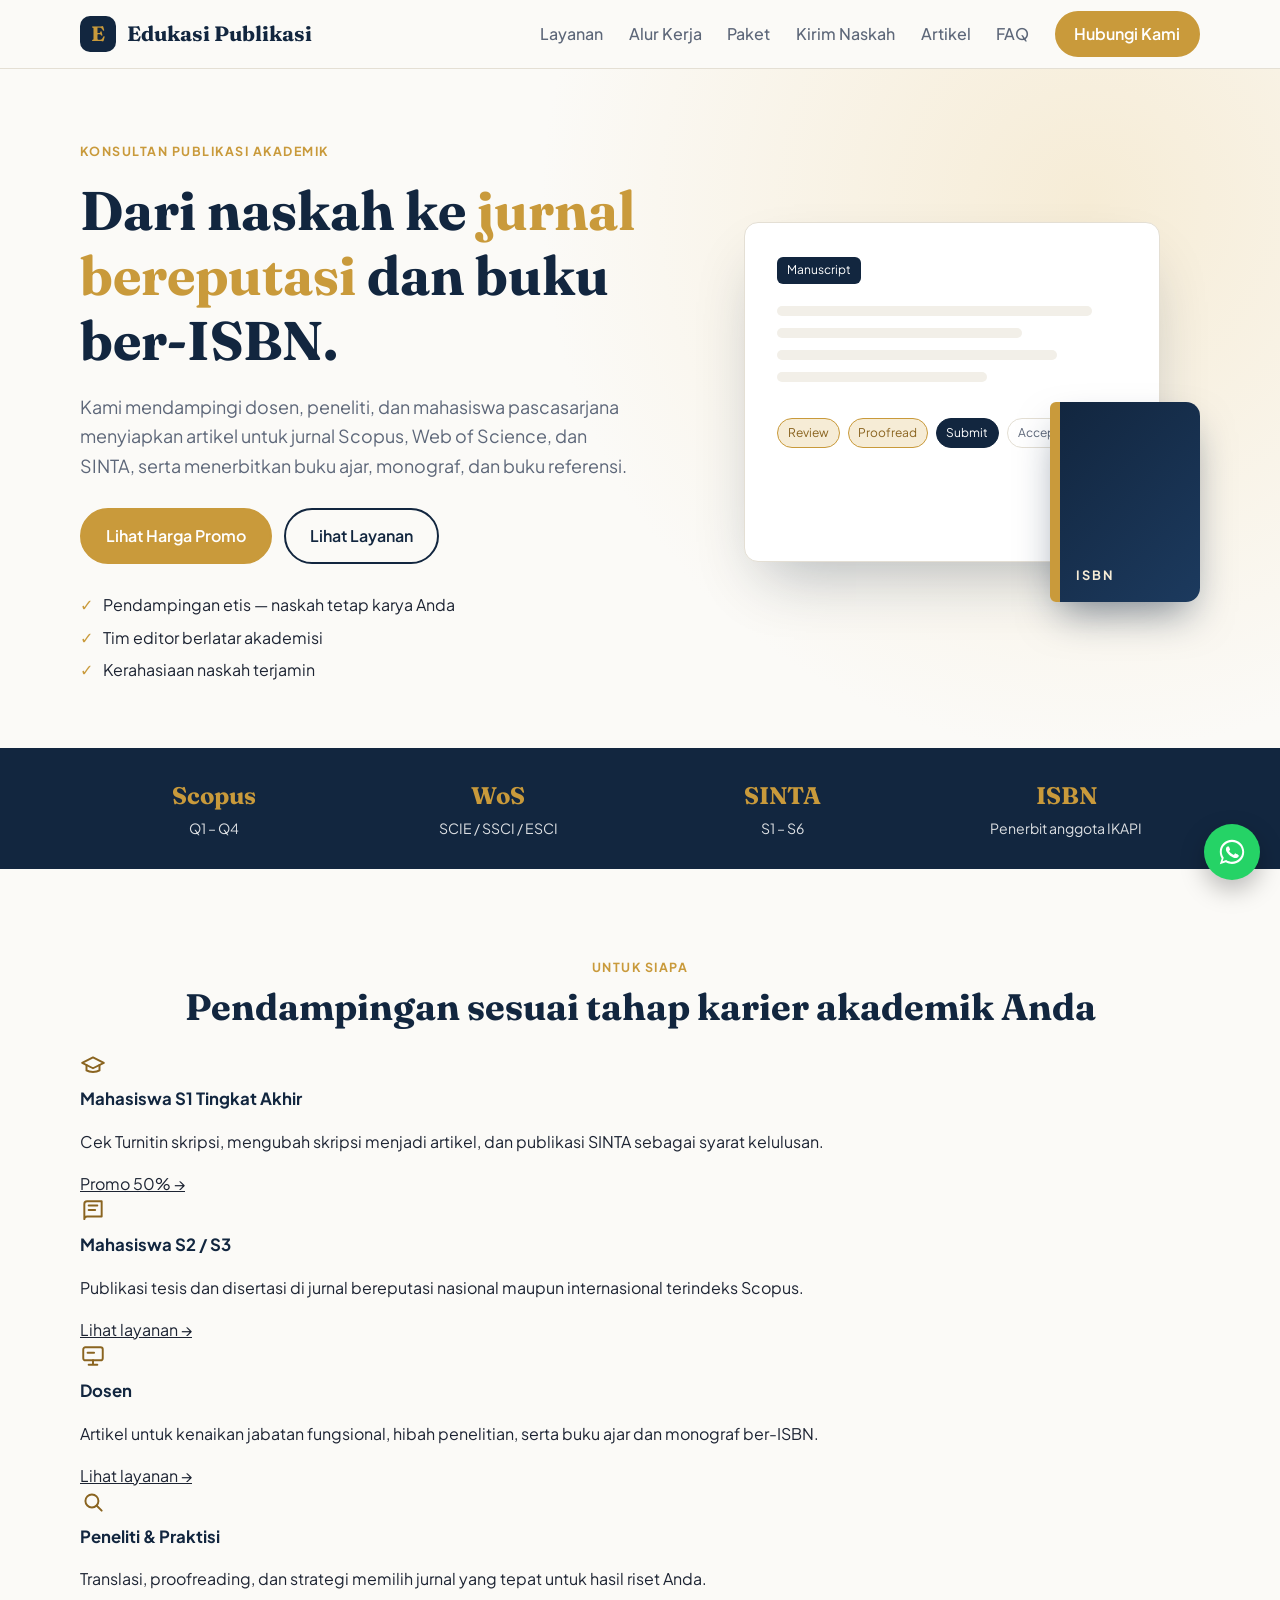
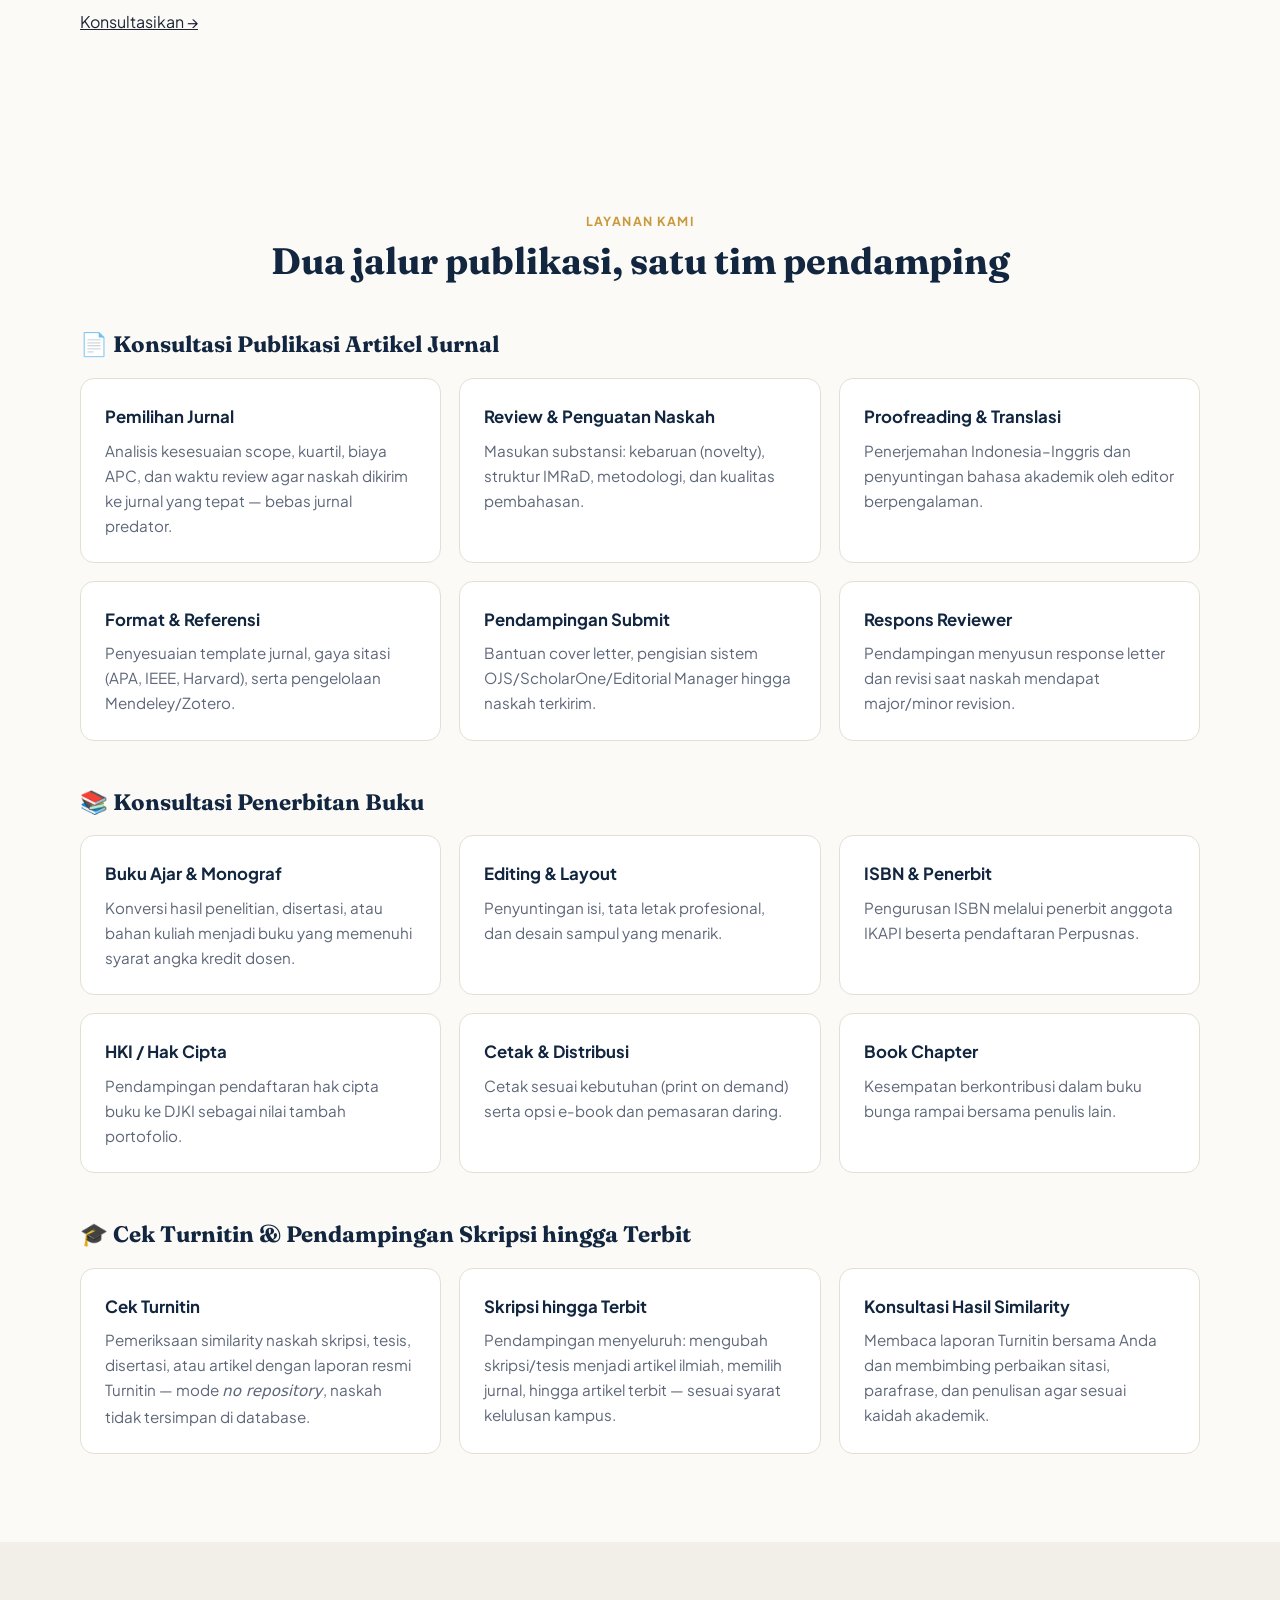
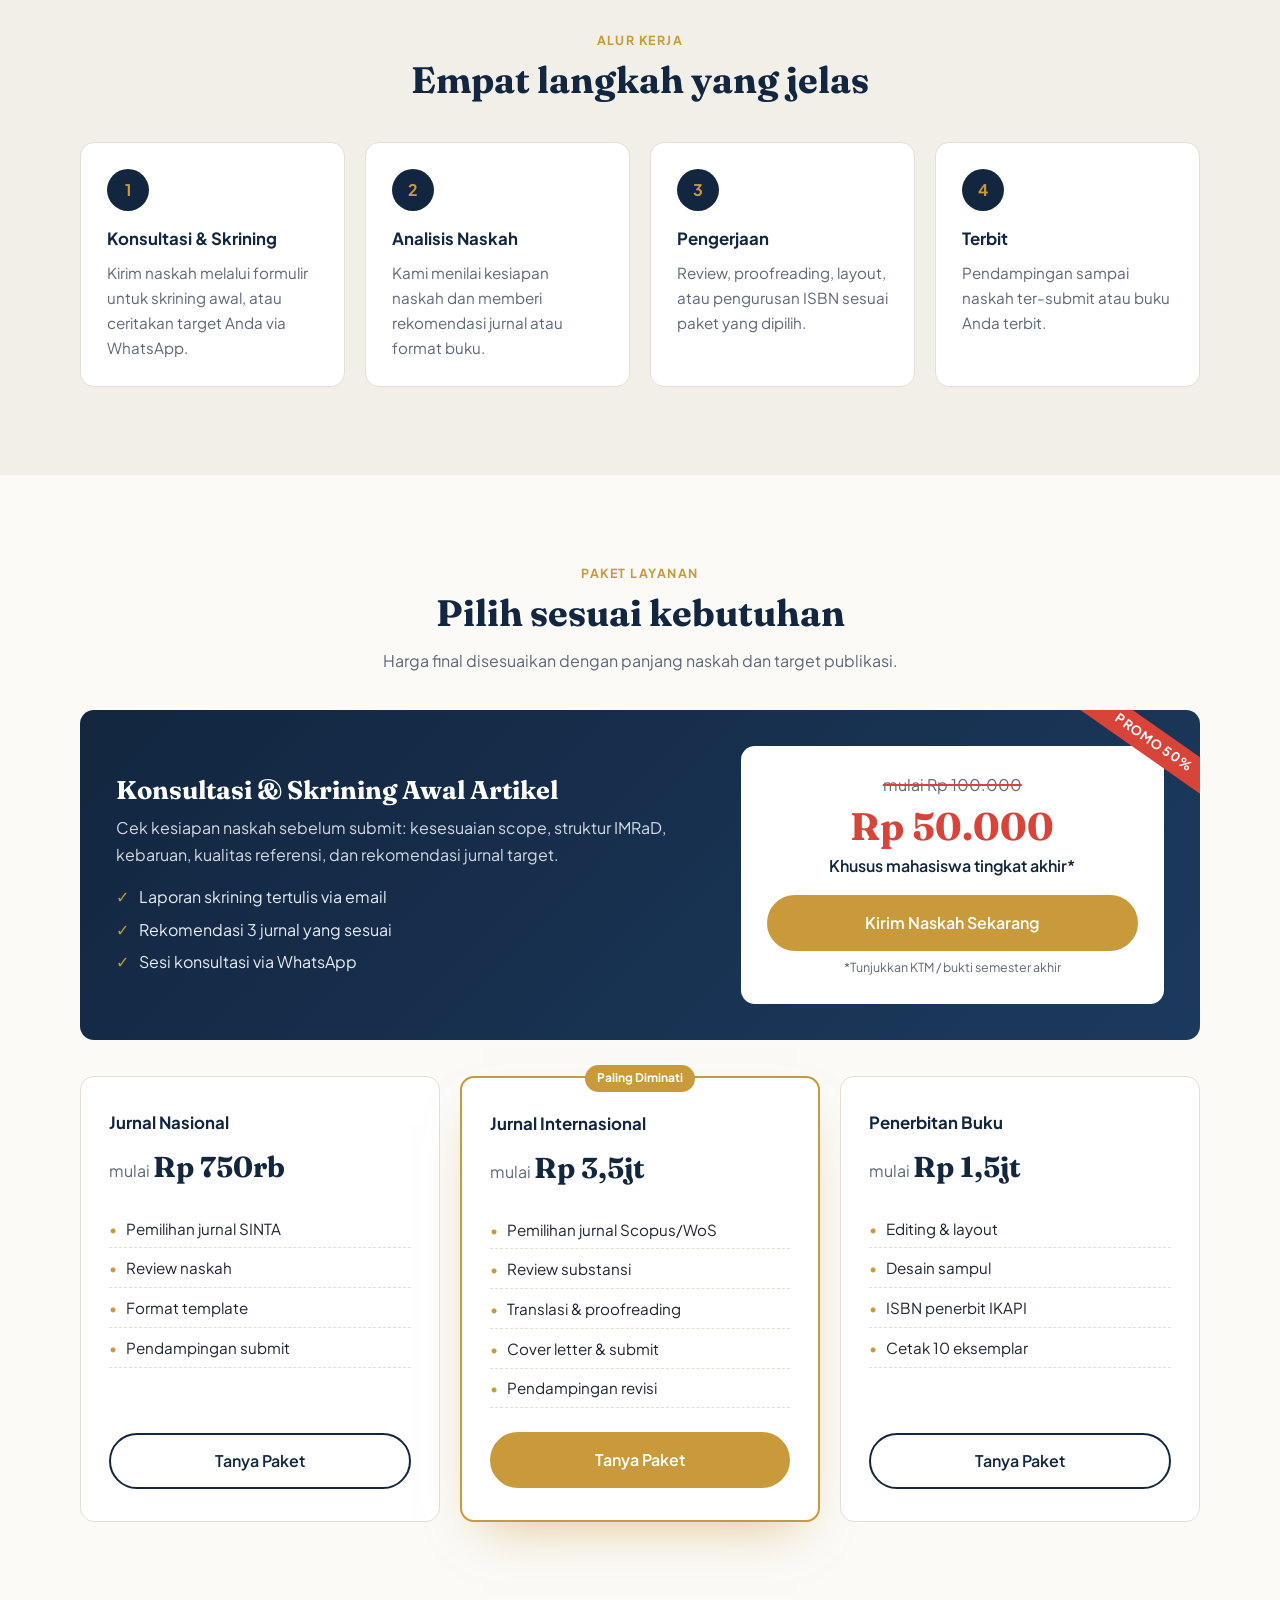
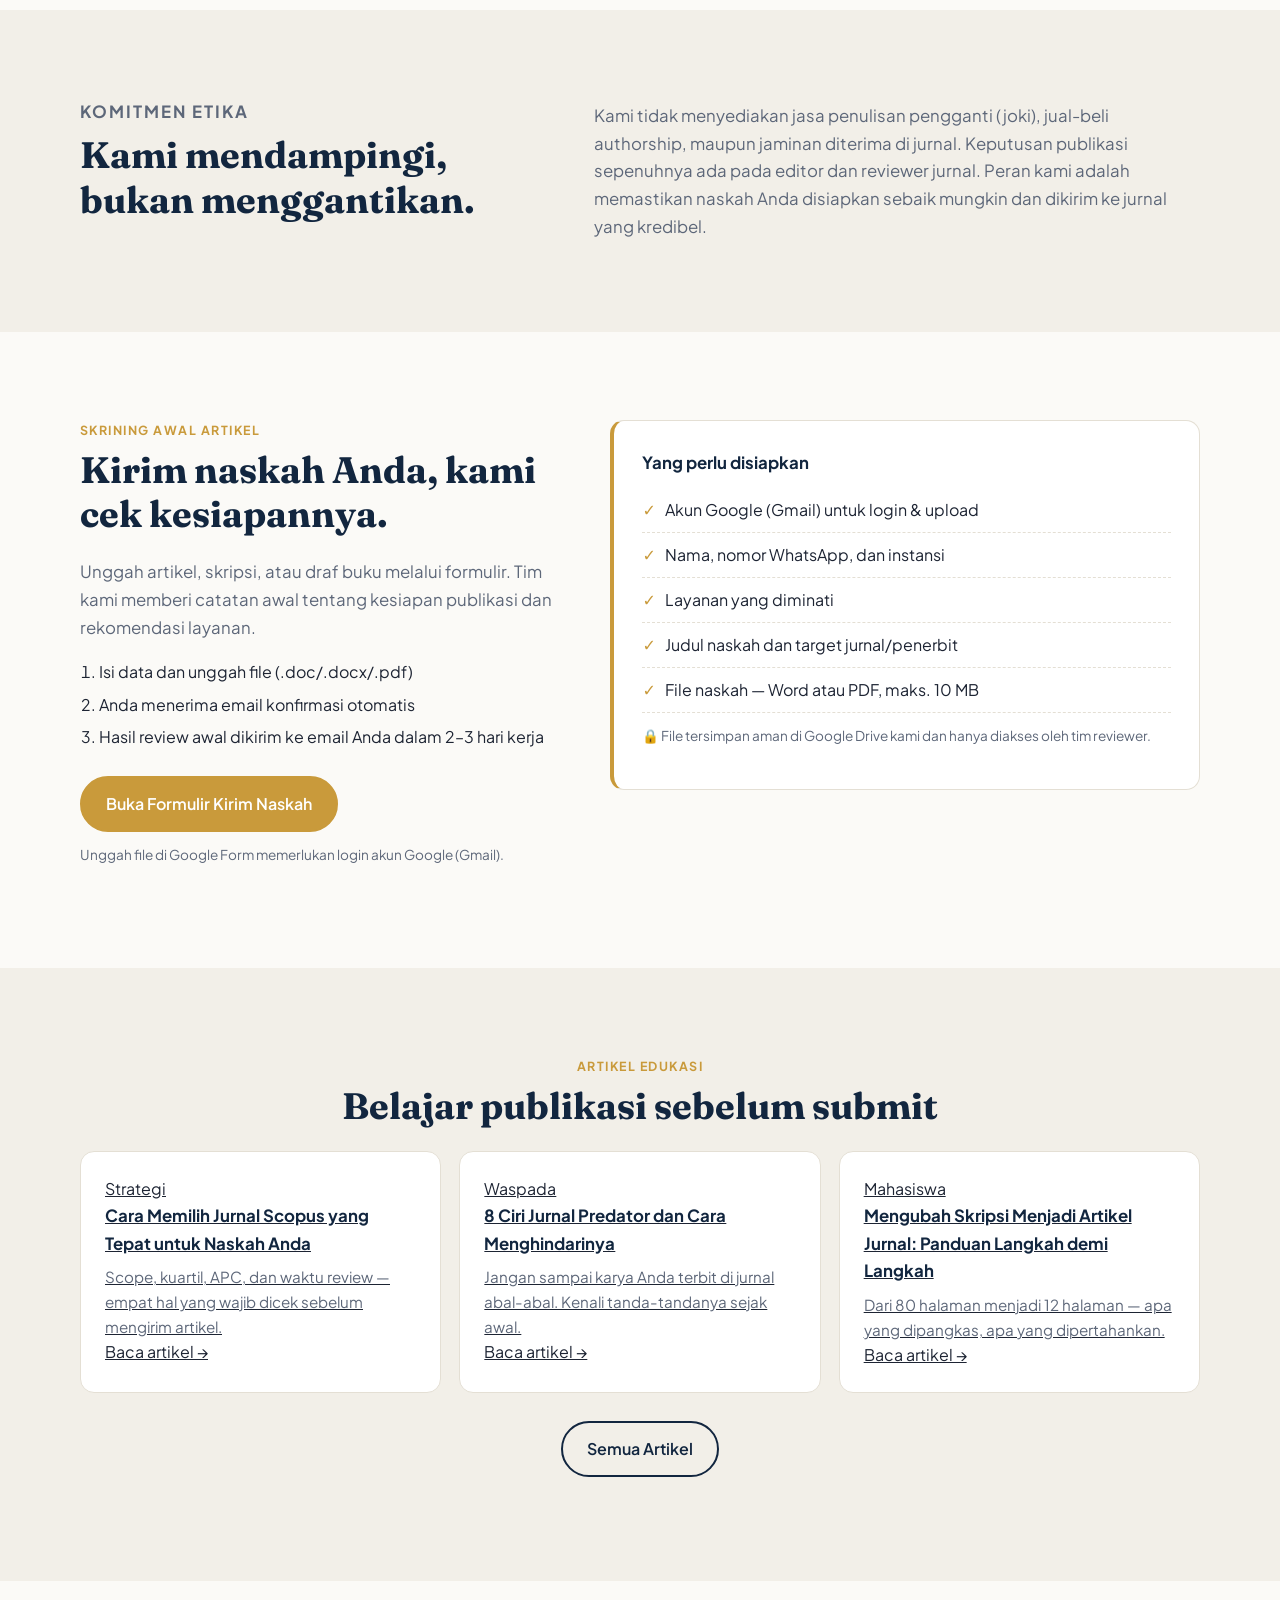
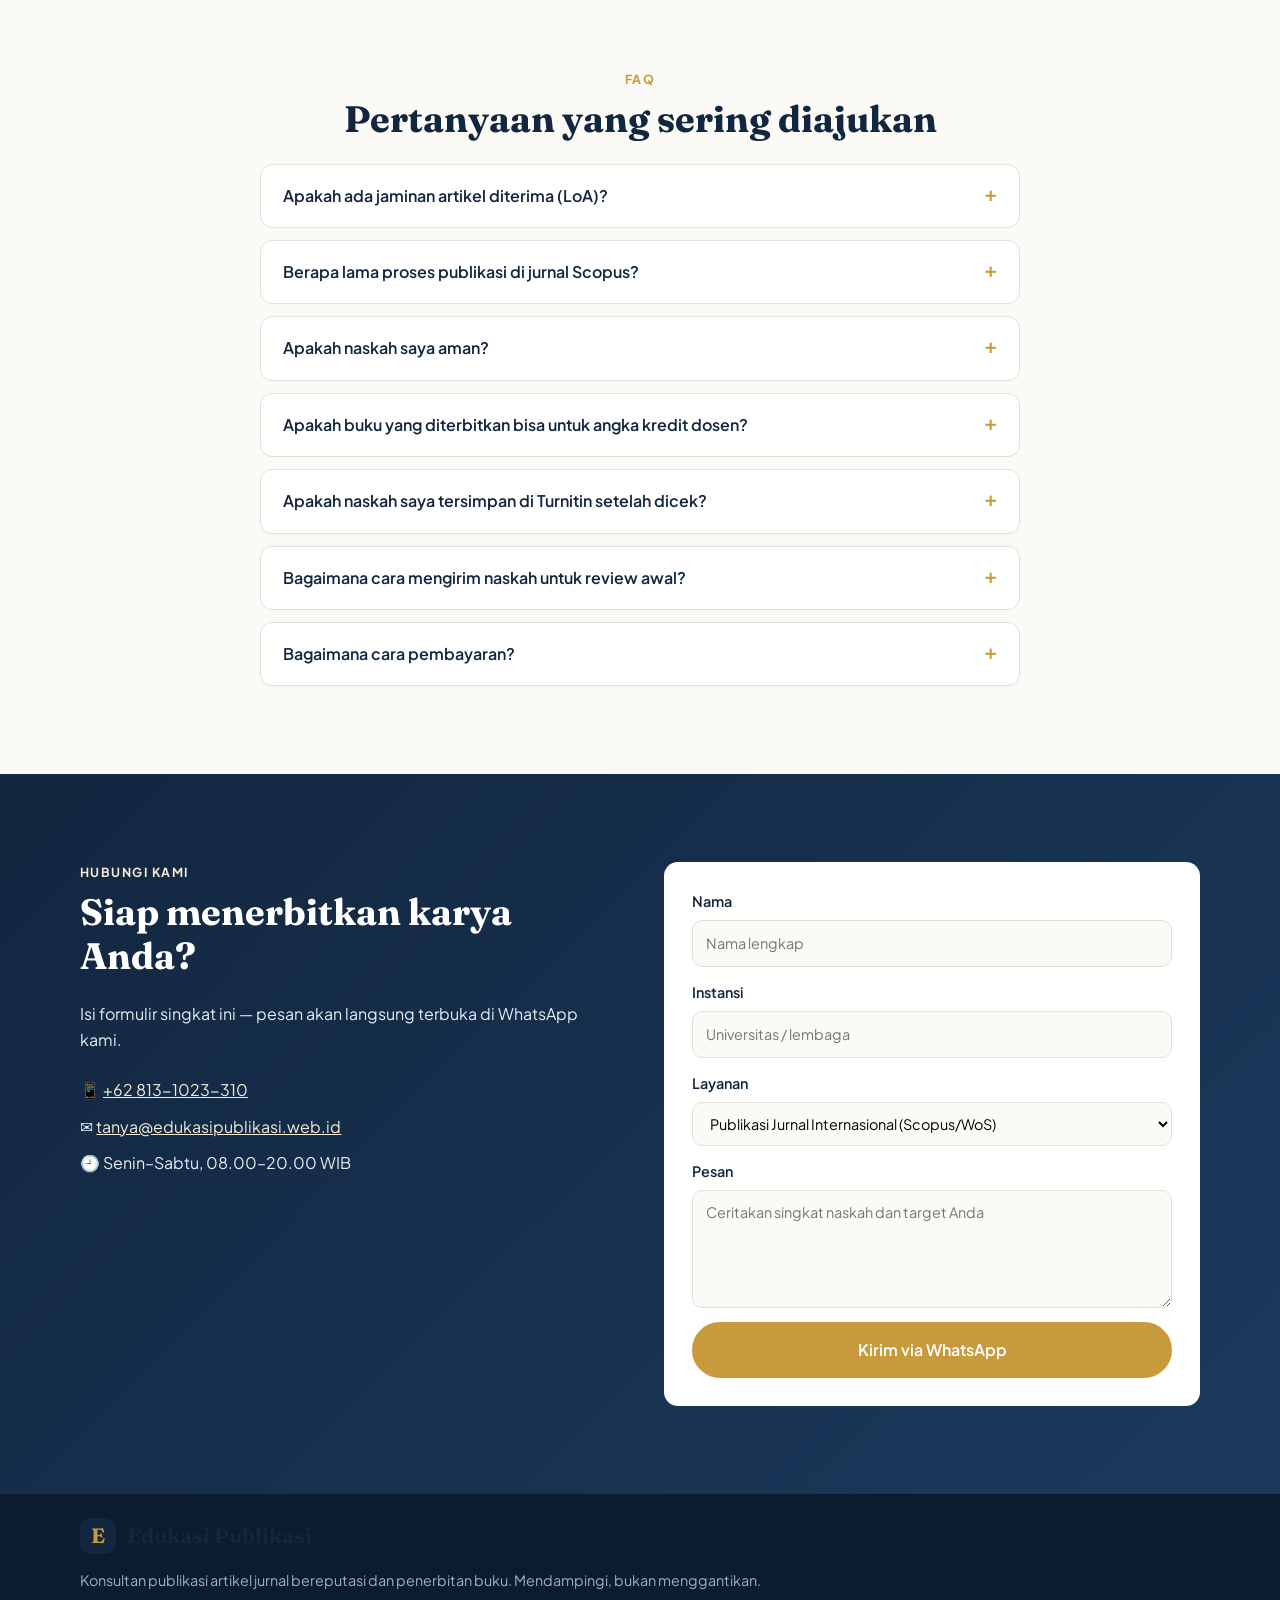
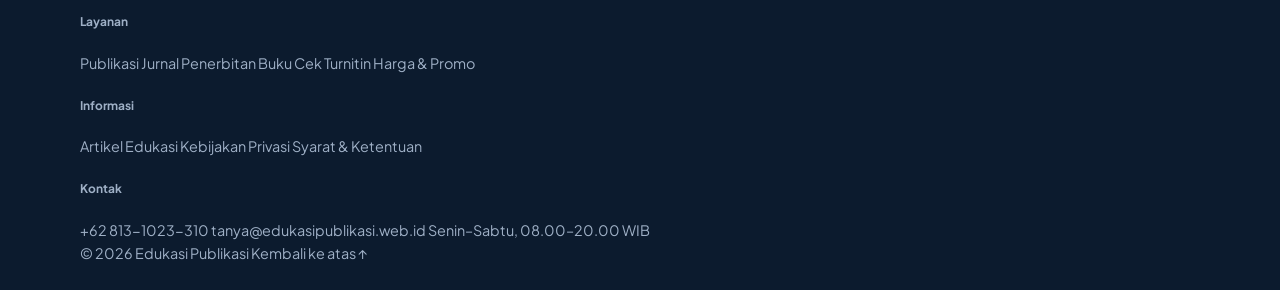
==== commit 0a0c9376: "Buildup: halaman legal, 404, SEO, footer baru" ====
--- a/index.html
+++ b/index.html
@@ -8,7 +8,28 @@
   <link rel="preconnect" href="https://fonts.googleapis.com">
   <link rel="preconnect" href="https://fonts.gstatic.com" crossorigin>
   <link href="https://fonts.googleapis.com/css2?family=Fraunces:opsz,wght@9..144,600;9..144,700&family=Plus+Jakarta+Sans:wght@400;500;600;700&display=swap" rel="stylesheet">
+  <link rel="canonical" href="https://edukasipublikasi.web.id/">
+  <link rel="icon" href="assets/favicon.svg" type="image/svg+xml">
+  <meta name="theme-color" content="#12263f">
+  <meta property="og:type" content="website">
+  <meta property="og:site_name" content="Edukasi Publikasi">
+  <meta property="og:title" content="Edukasi Publikasi — Konsultan Publikasi Jurnal & Penerbitan Buku">
+  <meta property="og:description" content="Pendampingan publikasi jurnal Scopus, WoS, SINTA, cek Turnitin, skripsi hingga terbit, dan penerbitan buku ber-ISBN.">
+  <meta property="og:url" content="https://edukasipublikasi.web.id/">
+  <meta property="og:locale" content="id_ID">
   <link rel="stylesheet" href="assets/style.css">
+  <script type="application/ld+json">
+  {
+    "@context": "https://schema.org",
+    "@type": "ProfessionalService",
+    "name": "Edukasi Publikasi",
+    "url": "https://edukasipublikasi.web.id/",
+    "email": "tanya@edukasipublikasi.web.id",
+    "telephone": "+62-813-1023-310",
+    "areaServed": "ID",
+    "description": "Konsultan publikasi artikel jurnal bereputasi, cek Turnitin, pendampingan skripsi hingga terbit, dan penerbitan buku ber-ISBN."
+  }
+  </script>
 </head>
 <body>
 
@@ -21,6 +42,7 @@
       <a href="#proses">Alur Kerja</a>
       <a href="#paket">Paket</a>
       <a href="#review">Kirim Naskah</a>
+      <a href="artikel/">Artikel</a>
       <a href="#faq">FAQ</a>
       <a href="#kontak" class="btn btn-sm">Hubungi Kami</a>
     </nav>
@@ -66,6 +88,40 @@
       <div><strong>WoS</strong><span>SCIE / SSCI / ESCI</span></div>
       <div><strong>SINTA</strong><span>S1 – S6</span></div>
       <div><strong>ISBN</strong><span>Penerbit anggota IKAPI</span></div>
+    </div>
+  </section>
+
+  <!-- UNTUK SIAPA -->
+  <section class="section audience-section">
+    <div class="container">
+      <p class="eyebrow center">Untuk Siapa</p>
+      <h2 class="center">Pendampingan sesuai tahap karier akademik Anda</h2>
+      <div class="audience">
+        <article class="aud-card">
+          <span class="aud-icon"><svg viewBox="0 0 24 24" width="26" height="26" fill="none" stroke="#8a6420" stroke-width="1.8" stroke-linecap="round" stroke-linejoin="round" aria-hidden="true"><path d="M22 10 12 5 2 10l10 5 10-5z"/><path d="M6 12v5c3 2 9 2 12 0v-5"/></svg></span>
+          <h4>Mahasiswa S1 Tingkat Akhir</h4>
+          <p>Cek Turnitin skripsi, mengubah skripsi menjadi artikel, dan publikasi SINTA sebagai syarat kelulusan.</p>
+          <a href="#paket">Promo 50% →</a>
+        </article>
+        <article class="aud-card">
+          <span class="aud-icon"><svg viewBox="0 0 24 24" width="26" height="26" fill="none" stroke="#8a6420" stroke-width="1.8" stroke-linecap="round" stroke-linejoin="round" aria-hidden="true"><path d="M4 19.5A2.5 2.5 0 0 1 6.5 17H20V3H6.5A2.5 2.5 0 0 0 4 5.5v14z"/><path d="M8 7h8M8 11h6"/></svg></span>
+          <h4>Mahasiswa S2 / S3</h4>
+          <p>Publikasi tesis dan disertasi di jurnal bereputasi nasional maupun internasional terindeks Scopus.</p>
+          <a href="#layanan">Lihat layanan →</a>
+        </article>
+        <article class="aud-card">
+          <span class="aud-icon"><svg viewBox="0 0 24 24" width="26" height="26" fill="none" stroke="#8a6420" stroke-width="1.8" stroke-linecap="round" stroke-linejoin="round" aria-hidden="true"><rect x="3" y="4" width="18" height="12" rx="2"/><path d="M8 20h8M12 16v4M7 9h6"/></svg></span>
+          <h4>Dosen</h4>
+          <p>Artikel untuk kenaikan jabatan fungsional, hibah penelitian, serta buku ajar dan monograf ber-ISBN.</p>
+          <a href="#layanan">Lihat layanan →</a>
+        </article>
+        <article class="aud-card">
+          <span class="aud-icon"><svg viewBox="0 0 24 24" width="26" height="26" fill="none" stroke="#8a6420" stroke-width="1.8" stroke-linecap="round" stroke-linejoin="round" aria-hidden="true"><circle cx="11" cy="11" r="6"/><path d="m20 20-4.5-4.5"/></svg></span>
+          <h4>Peneliti & Praktisi</h4>
+          <p>Translasi, proofreading, dan strategi memilih jurnal yang tepat untuk hasil riset Anda.</p>
+          <a href="#kontak">Konsultasikan →</a>
+        </article>
+      </div>
     </div>
   </section>
 
@@ -213,6 +269,35 @@
         </ul>
         <p class="note">🔒 File tersimpan aman di Google Drive kami dan hanya diakses oleh tim reviewer.</p>
       </div>
+    </div>
+  </section>
+
+  <!-- ARTIKEL -->
+  <section id="artikel" class="section alt">
+    <div class="container">
+      <p class="eyebrow center">Artikel Edukasi</p>
+      <h2 class="center">Belajar publikasi sebelum submit</h2>
+      <div class="cards">
+        <a class="card post-card" href="artikel/cara-memilih-jurnal-scopus.html">
+          <span class="post-tag">Strategi</span>
+          <h4>Cara Memilih Jurnal Scopus yang Tepat untuk Naskah Anda</h4>
+          <p>Scope, kuartil, APC, dan waktu review — empat hal yang wajib dicek sebelum mengirim artikel.</p>
+          <span class="post-more">Baca artikel →</span>
+        </a>
+        <a class="card post-card" href="artikel/ciri-jurnal-predator.html">
+          <span class="post-tag">Waspada</span>
+          <h4>8 Ciri Jurnal Predator dan Cara Menghindarinya</h4>
+          <p>Jangan sampai karya Anda terbit di jurnal abal-abal. Kenali tanda-tandanya sejak awal.</p>
+          <span class="post-more">Baca artikel →</span>
+        </a>
+        <a class="card post-card" href="artikel/skripsi-menjadi-artikel-jurnal.html">
+          <span class="post-tag">Mahasiswa</span>
+          <h4>Mengubah Skripsi Menjadi Artikel Jurnal: Panduan Langkah demi Langkah</h4>
+          <p>Dari 80 halaman menjadi 12 halaman — apa yang dipangkas, apa yang dipertahankan.</p>
+          <span class="post-more">Baca artikel →</span>
+        </a>
+      </div>
+      <p class="center" style="margin-top:28px"><a href="artikel/" class="btn btn-ghost">Semua Artikel</a></p>
     </div>
   </section>
 
@@ -266,13 +351,38 @@
 </main>
 
 <footer class="footer">
-  <div class="container footer-inner">
-    <span>© <span id="year"></span> Edukasi Publikasi. Konsultan Publikasi Akademik. · <a href="mailto:tanya@edukasipublikasi.web.id">tanya@edukasipublikasi.web.id</a></span>
+  <div class="container footer-grid">
+    <div>
+      <a href="./" class="logo logo-light"><span class="logo-mark">E</span> Edukasi Publikasi</a>
+      <p>Konsultan publikasi artikel jurnal bereputasi dan penerbitan buku. Mendampingi, bukan menggantikan.</p>
+    </div>
+    <div>
+      <h5>Layanan</h5>
+      <a href="#layanan">Publikasi Jurnal</a>
+      <a href="#layanan">Penerbitan Buku</a>
+      <a href="#layanan">Cek Turnitin</a>
+      <a href="#paket">Harga & Promo</a>
+    </div>
+    <div>
+      <h5>Informasi</h5>
+      <a href="artikel/">Artikel Edukasi</a>
+      <a href="kebijakan-privasi.html">Kebijakan Privasi</a>
+      <a href="syarat-ketentuan.html">Syarat & Ketentuan</a>
+    </div>
+    <div>
+      <h5>Kontak</h5>
+      <a href="https://wa.me/628131023310" target="_blank" rel="noopener">+62 813-1023-310</a>
+      <a href="mailto:tanya@edukasipublikasi.web.id">tanya@edukasipublikasi.web.id</a>
+      <span>Senin–Sabtu, 08.00–20.00 WIB</span>
+    </div>
+  </div>
+  <div class="container footer-bottom">
+    <span>© <span id="year"></span> Edukasi Publikasi</span>
     <a href="#top">Kembali ke atas ↑</a>
   </div>
 </footer>
 
-<a class="wa-float" href="https://wa.me/628131023310" target="_blank" rel="noopener" aria-label="Chat WhatsApp">💬</a>
+<a class="wa-float" href="https://wa.me/628131023310" target="_blank" rel="noopener" aria-label="Chat WhatsApp"><svg viewBox="0 0 32 32" width="30" height="30" aria-hidden="true"><path fill="#fff" d="M16 3C8.8 3 3 8.7 3 15.8c0 2.5.7 4.9 2 7L3 29l6.4-2c2 1.1 4.3 1.7 6.6 1.7 7.2 0 13-5.7 13-12.8S23.2 3 16 3zm0 23.4c-2.1 0-4.1-.6-5.8-1.6l-.4-.2-3.8 1.2 1.2-3.7-.3-.4c-1.2-1.8-1.8-3.8-1.8-5.9C5.1 9.9 10 5.2 16 5.2s10.9 4.7 10.9 10.6S22 26.4 16 26.4zm6-7.9c-.3-.2-1.9-.9-2.2-1s-.5-.2-.7.2-.8 1-1 1.2-.4.2-.7.1a8.9 8.9 0 0 1-4.4-3.8c-.3-.6.3-.5.9-1.7.1-.2 0-.4 0-.5l-1-2.4c-.3-.6-.5-.5-.7-.5h-.6c-.2 0-.6.1-.9.4s-1.2 1.1-1.2 2.7 1.2 3.2 1.4 3.4 2.4 3.6 5.8 5c2.2.9 3 1 4.1.8.7-.1 1.9-.8 2.2-1.5s.3-1.4.2-1.5-.3-.2-.6-.3z"/></svg></a>
 
 <script src="assets/script.js"></script>
 </body>
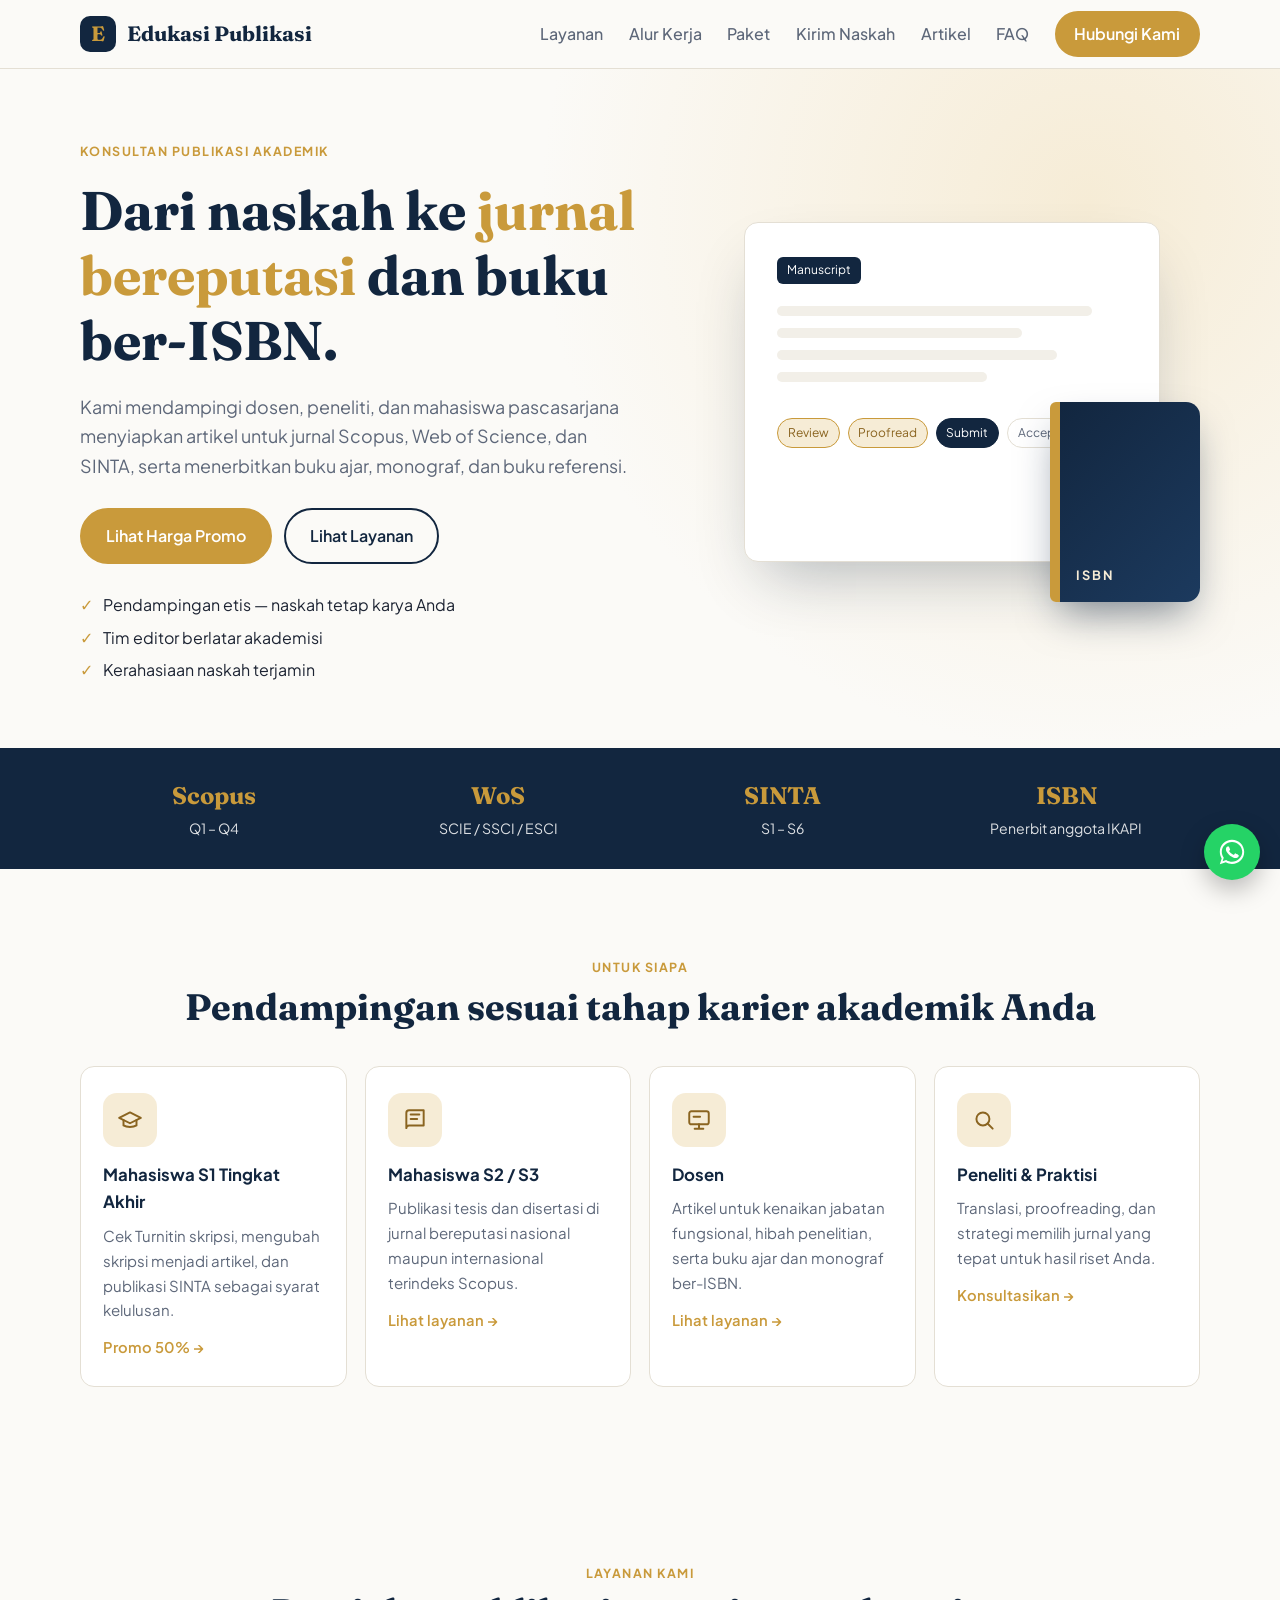
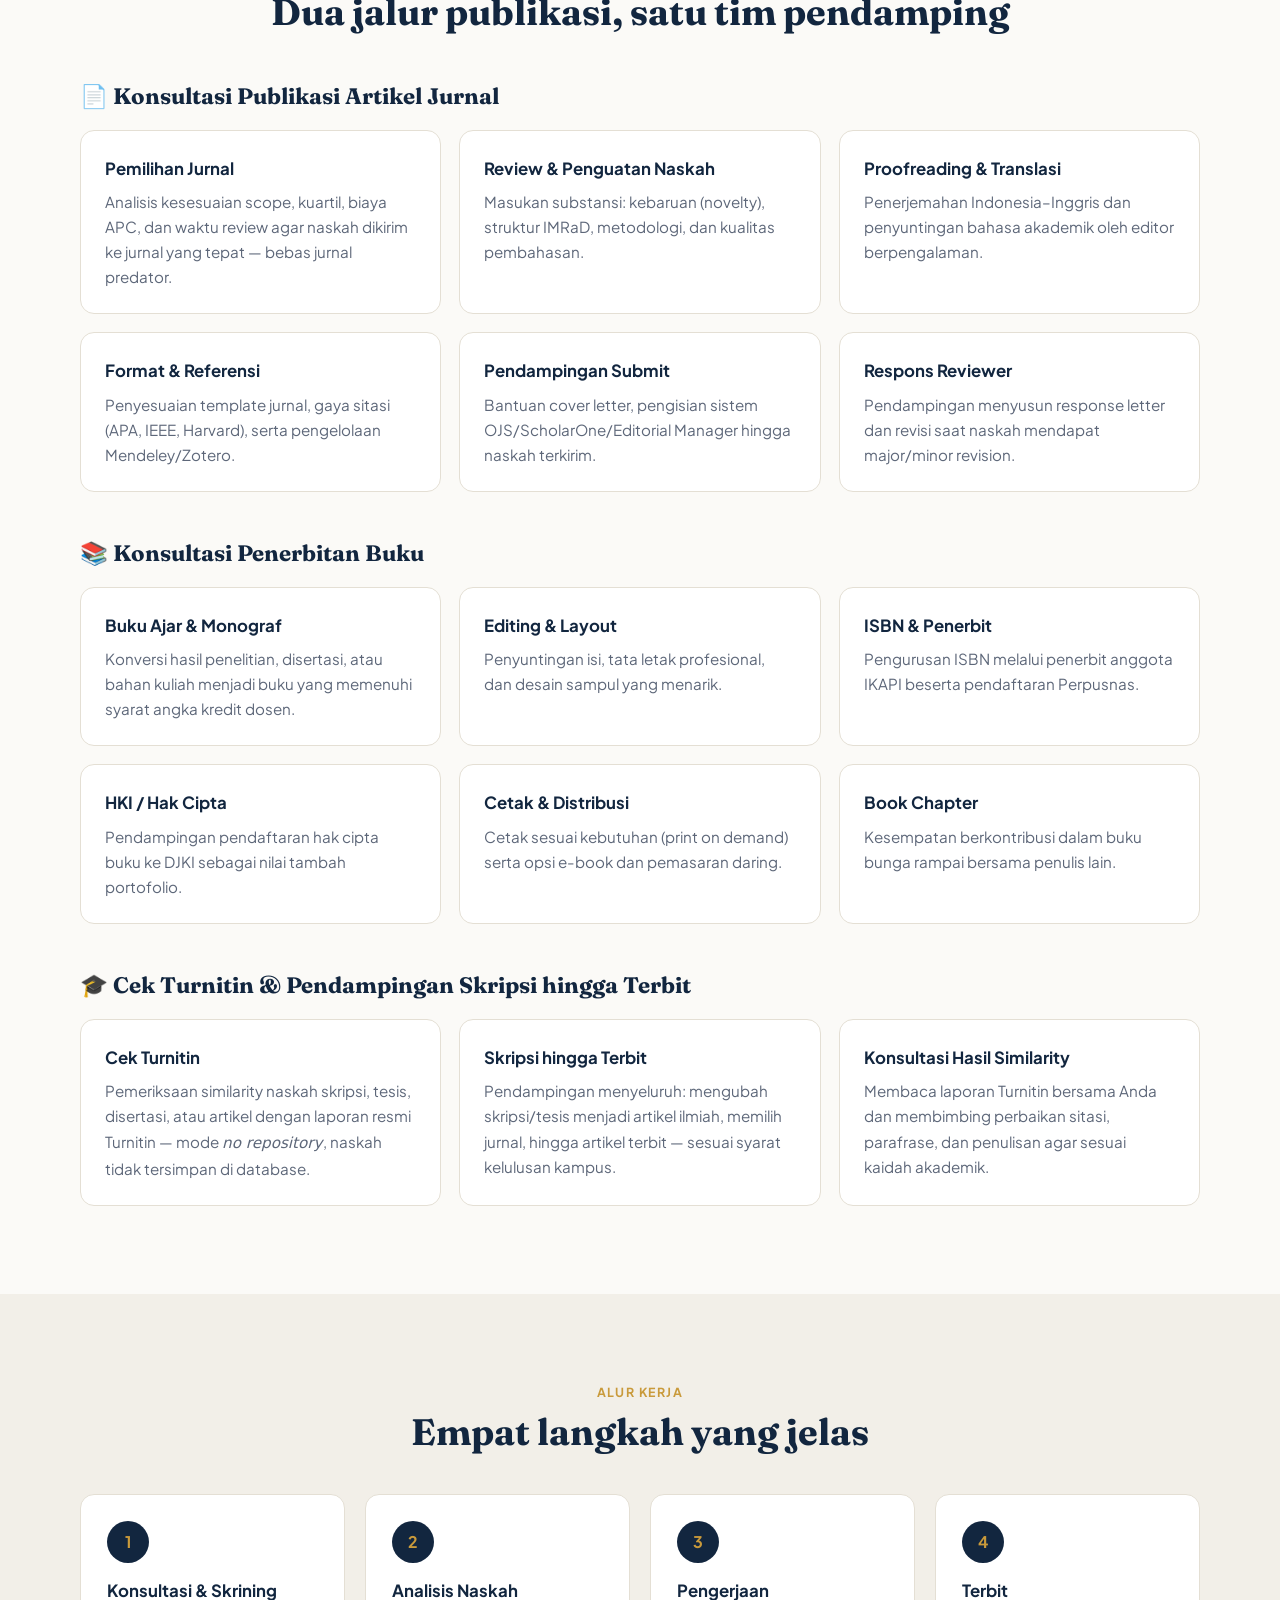
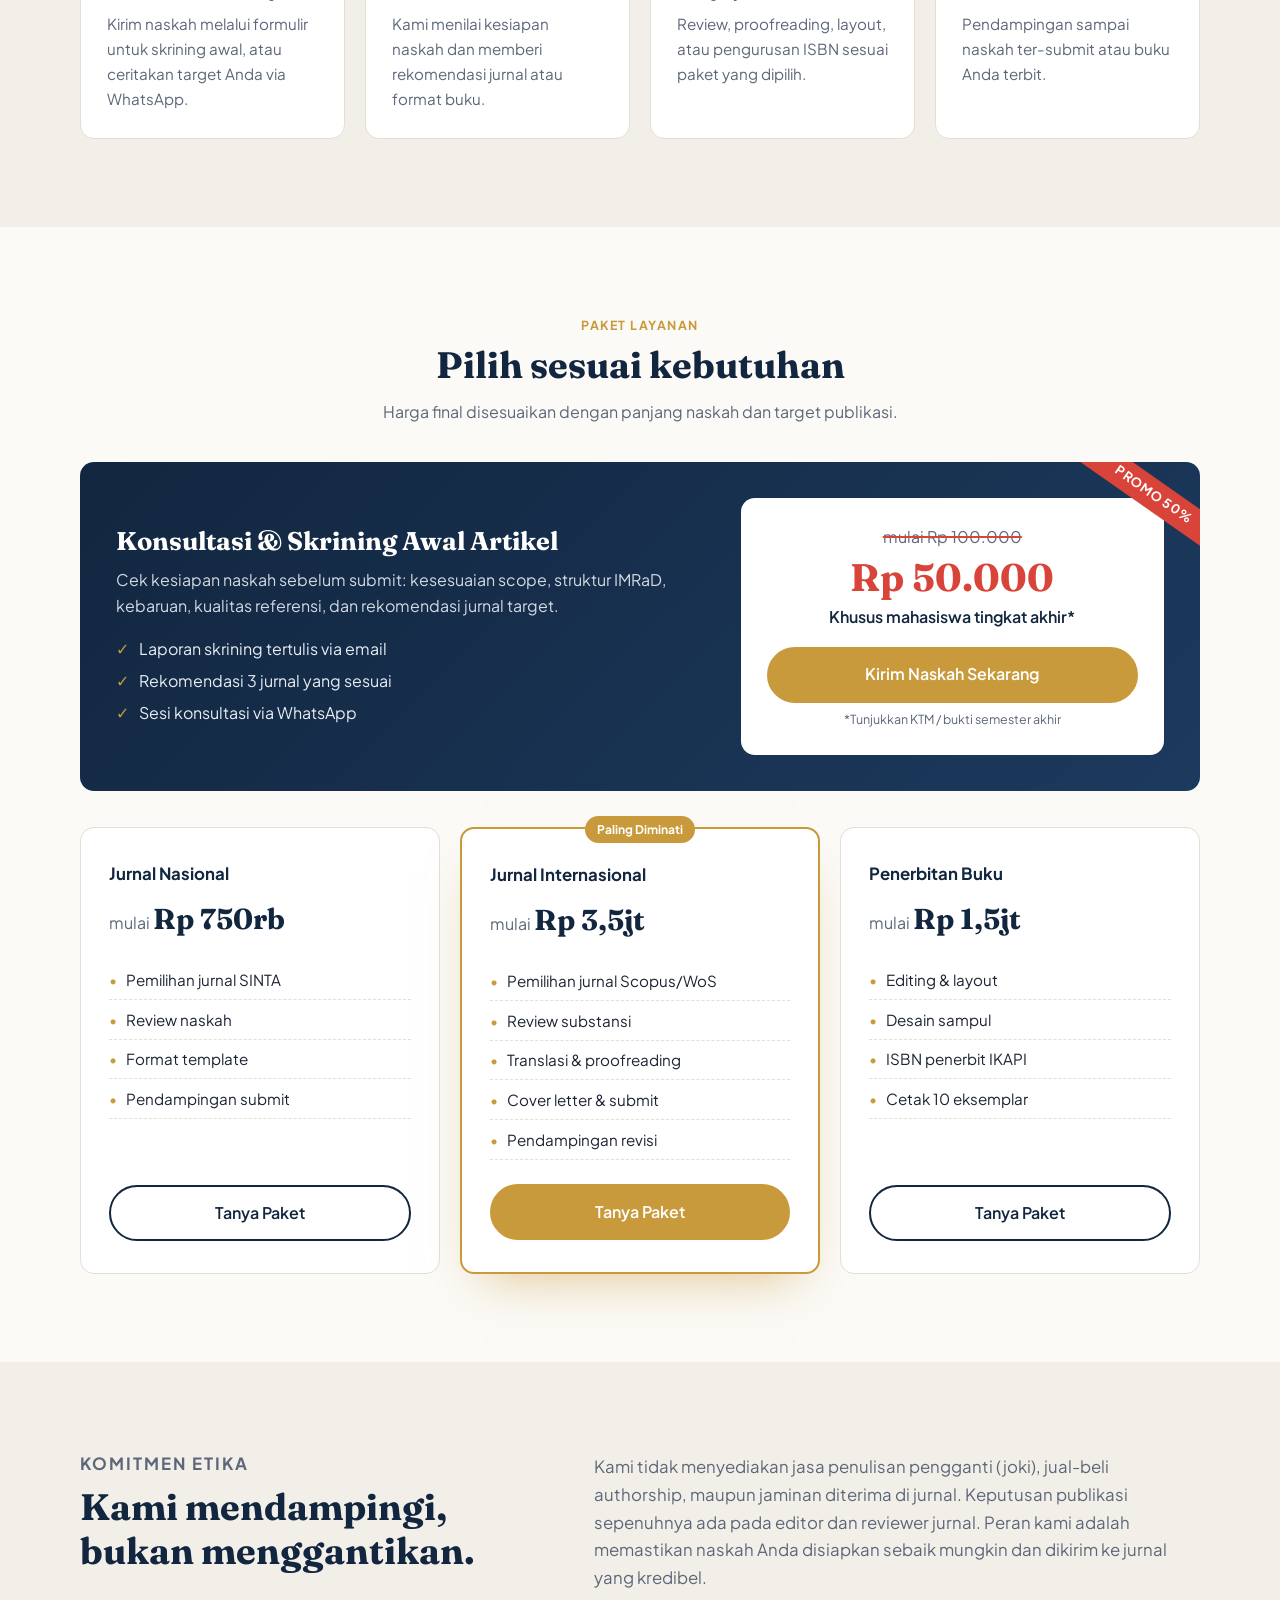
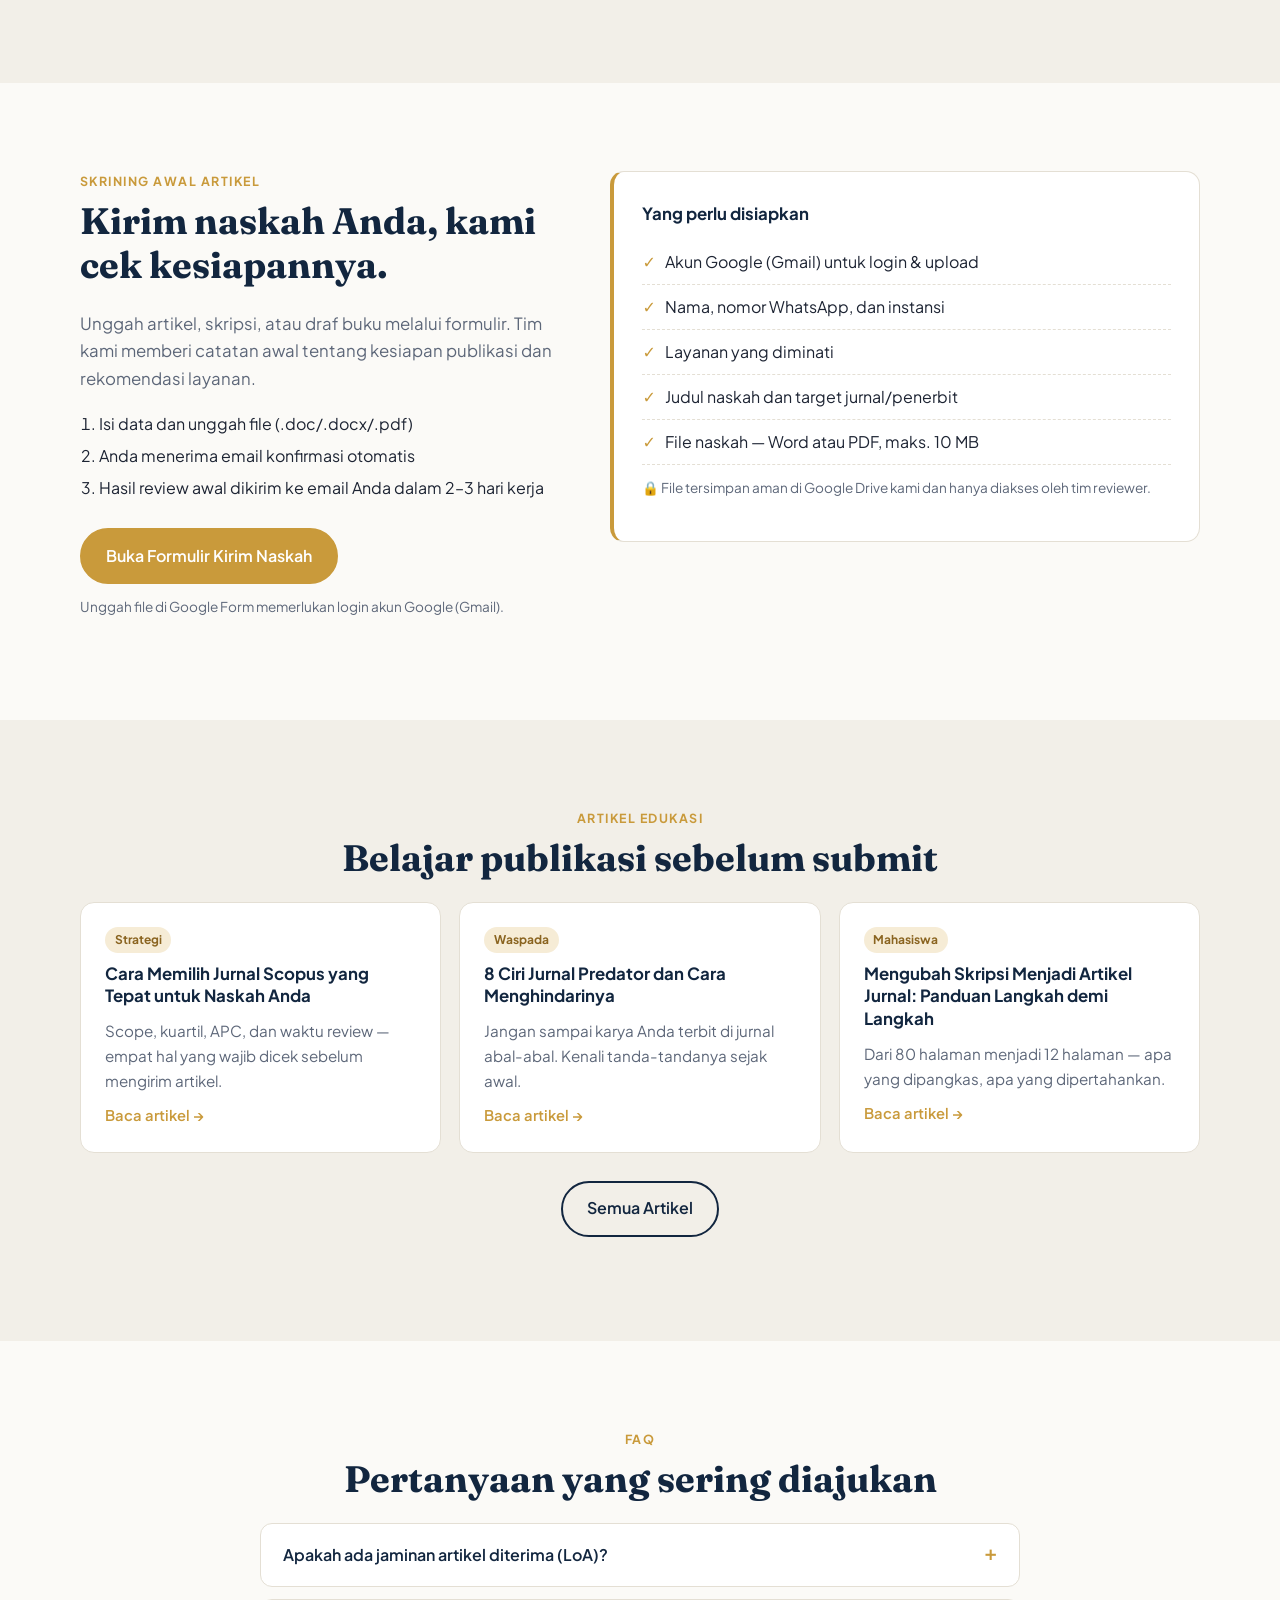
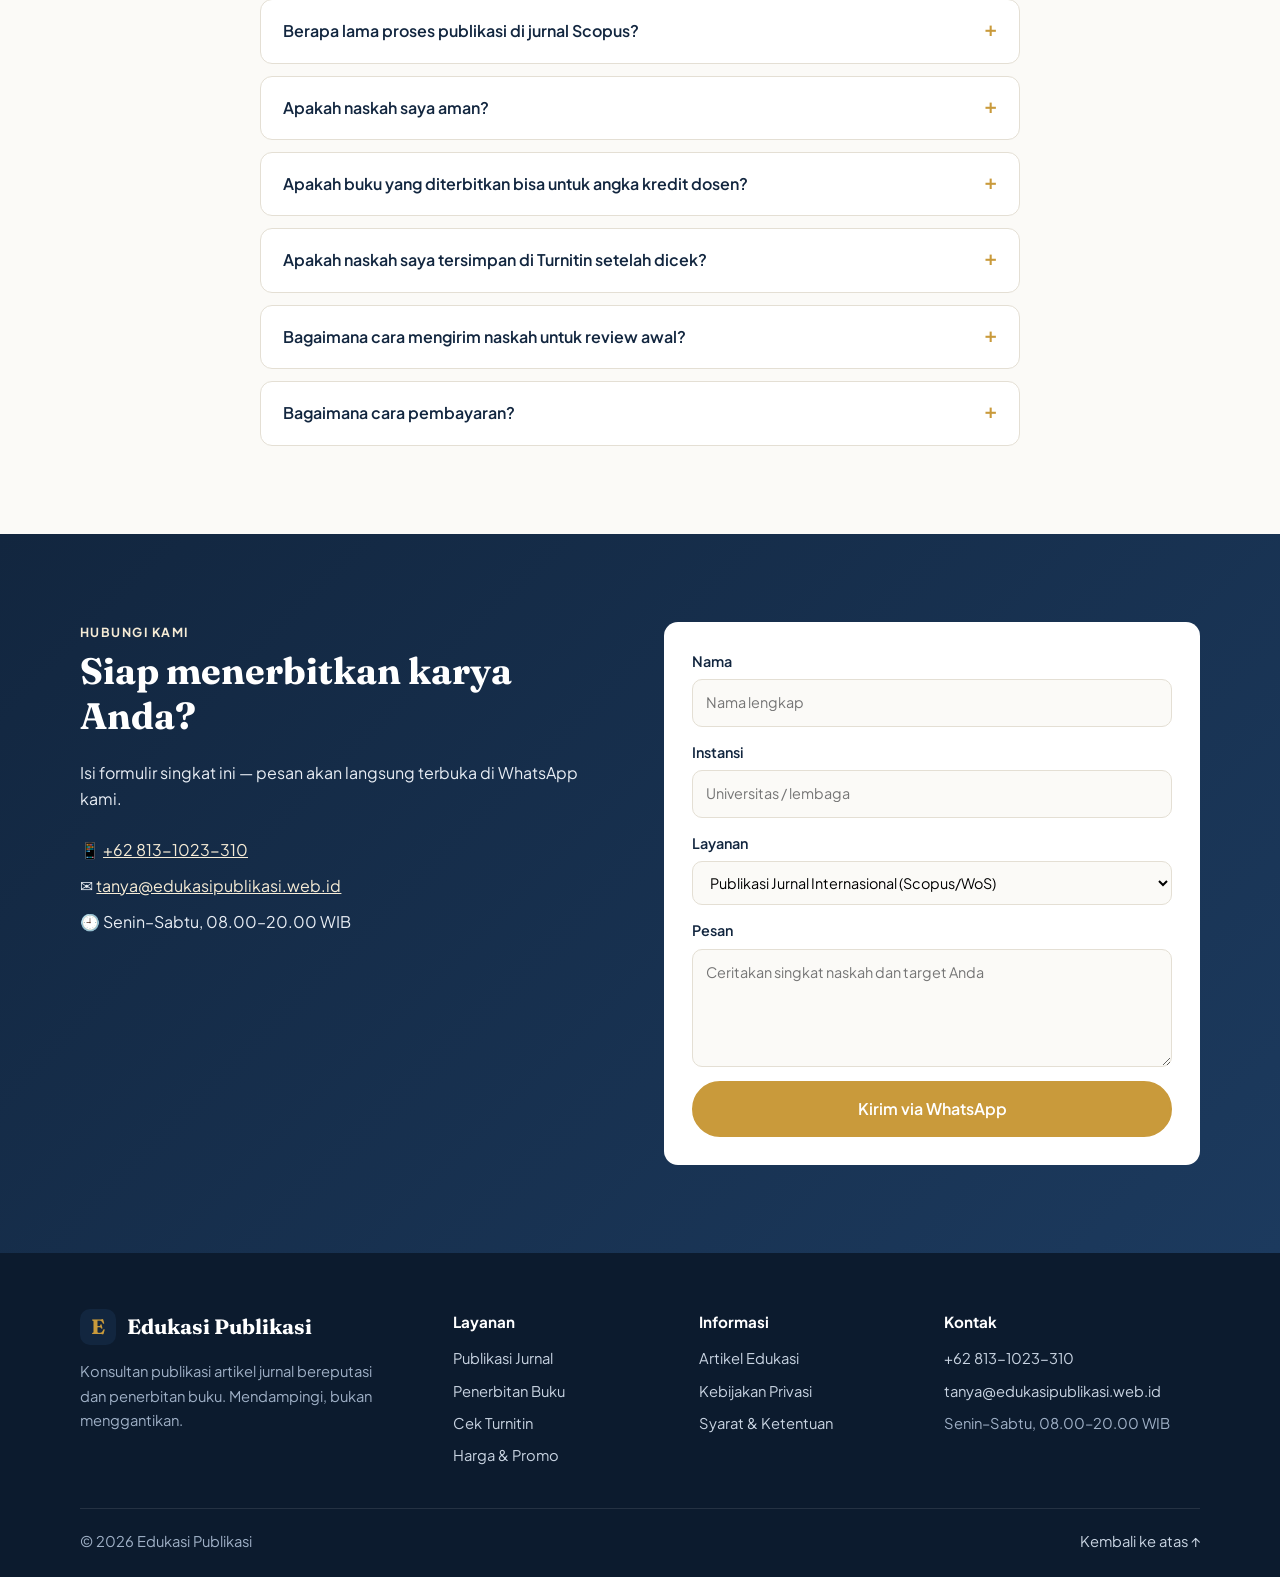
==== commit 8555cecb: "Add files via upload" ====
--- a/index.html
+++ b/index.html
@@ -17,7 +17,7 @@
   <meta property="og:description" content="Pendampingan publikasi jurnal Scopus, WoS, SINTA, cek Turnitin, skripsi hingga terbit, dan penerbitan buku ber-ISBN.">
   <meta property="og:url" content="https://edukasipublikasi.web.id/">
   <meta property="og:locale" content="id_ID">
-  <link rel="stylesheet" href="assets/style.css">
+  <link rel="stylesheet" href="assets/style.css?v=20261022">
   <script type="application/ld+json">
   {
     "@context": "https://schema.org",
@@ -384,6 +384,6 @@
 
 <a class="wa-float" href="https://wa.me/628131023310" target="_blank" rel="noopener" aria-label="Chat WhatsApp"><svg viewBox="0 0 32 32" width="30" height="30" aria-hidden="true"><path fill="#fff" d="M16 3C8.8 3 3 8.7 3 15.8c0 2.5.7 4.9 2 7L3 29l6.4-2c2 1.1 4.3 1.7 6.6 1.7 7.2 0 13-5.7 13-12.8S23.2 3 16 3zm0 23.4c-2.1 0-4.1-.6-5.8-1.6l-.4-.2-3.8 1.2 1.2-3.7-.3-.4c-1.2-1.8-1.8-3.8-1.8-5.9C5.1 9.9 10 5.2 16 5.2s10.9 4.7 10.9 10.6S22 26.4 16 26.4zm6-7.9c-.3-.2-1.9-.9-2.2-1s-.5-.2-.7.2-.8 1-1 1.2-.4.2-.7.1a8.9 8.9 0 0 1-4.4-3.8c-.3-.6.3-.5.9-1.7.1-.2 0-.4 0-.5l-1-2.4c-.3-.6-.5-.5-.7-.5h-.6c-.2 0-.6.1-.9.4s-1.2 1.1-1.2 2.7 1.2 3.2 1.4 3.4 2.4 3.6 5.8 5c2.2.9 3 1 4.1.8.7-.1 1.9-.8 2.2-1.5s.3-1.4.2-1.5-.3-.2-.6-.3z"/></svg></a>
 
-<script src="assets/script.js"></script>
+<script src="assets/script.js?v=20261022"></script>
 </body>
 </html>
--- a/assets/style.css
+++ b/assets/style.css
@@ -152,11 +152,58 @@
 .form input, .form select, .form textarea { font: inherit; font-weight: 400; padding: .75em .9em; border: 1px solid var(--line); border-radius: 10px; background: var(--bg); width: 100%; }
 .form input:focus, .form select:focus, .form textarea:focus { outline: 2px solid var(--gold); border-color: var(--gold); }
 
-.footer { background: #0c1b2e; color: #9fb0c6; padding: 24px 0; font-size: .9rem; }
-.footer-inner { display: flex; justify-content: space-between; gap: 12px; flex-wrap: wrap; }
-.footer a { text-decoration: none; }
-
-.wa-float { position: fixed; right: 20px; bottom: 20px; width: 56px; height: 56px; border-radius: 50%; background: #25d366; display: grid; place-items: center; font-size: 1.6rem; text-decoration: none; box-shadow: 0 10px 24px rgba(0,0,0,.25); z-index: 60; }
+.footer { background: #0c1b2e; color: #9fb0c6; padding: 56px 0 24px; font-size: .92rem; }
+.footer a { text-decoration: none; color: #c9d4e2; }
+.footer a:hover { color: var(--gold); }
+.footer-grid { display: grid; grid-template-columns: 1.6fr 1fr 1fr 1.2fr; gap: 32px; }
+.footer-grid > div { display: grid; gap: 8px; align-content: start; }
+.footer-grid p { margin: 6px 0 0; max-width: 320px; }
+.footer h5 { color: #fff; font-size: .95rem; margin: 0 0 4px; }
+.logo-light { color: #fff !important; }
+.footer-bottom { display: flex; justify-content: space-between; gap: 12px; flex-wrap: wrap; border-top: 1px solid rgba(255,255,255,.1); margin-top: 40px; padding-top: 20px; }
+
+/* UNTUK SIAPA */
+.audience { display: grid; grid-template-columns: repeat(4, 1fr); gap: 18px; margin-top: 36px; }
+.aud-card { background: var(--card); border: 1px solid var(--line); border-radius: var(--radius); padding: 26px 22px; display: grid; gap: 8px; align-content: start; }
+.aud-icon { font-size: 1.8rem; width: 54px; height: 54px; display: grid; place-items: center; background: var(--gold-soft); border-radius: 14px; }
+.aud-card h4 { margin: 6px 0 0; }
+.aud-card p { margin: 0; color: var(--muted); font-size: .94rem; }
+.aud-card a { color: var(--gold); font-weight: 600; text-decoration: none; font-size: .92rem; margin-top: 4px; }
+
+/* ARTIKEL CARD */
+.post-card { text-decoration: none; display: grid; gap: 10px; align-content: start; }
+.post-tag { justify-self: start; background: var(--gold-soft); color: #8a6420; font-size: .75rem; font-weight: 700; padding: .25em .8em; border-radius: 999px; }
+.post-card h4 { margin: 0; line-height: 1.35; }
+.post-more { color: var(--gold); font-weight: 600; font-size: .92rem; }
+
+/* HALAMAN ARTIKEL & LEGAL */
+.page-hero { padding: 56px 0 32px; background: radial-gradient(circle at 85% 0%, var(--gold-soft), transparent 50%); }
+.breadcrumb { font-size: .85rem; color: var(--muted); margin-bottom: 14px; }
+.breadcrumb a { color: var(--muted); }
+.page-hero h1 { font-size: clamp(1.8rem, 4vw, 2.6rem); max-width: 820px; }
+.meta { color: var(--muted); font-size: .9rem; }
+.prose { width: min(760px, 100% - 32px); margin: 0 auto; padding: 16px 0 72px; font-size: 1.05rem; }
+.prose h2 { font-size: 1.5rem; margin: 1.8em 0 .5em; }
+.prose h3 { font-size: 1.15rem; margin: 1.4em 0 .4em; }
+.prose p, .prose li { color: #34405a; }
+.prose li { margin-bottom: .45em; }
+.prose a { color: #8a6420; }
+.callout { background: var(--gold-soft); border-left: 4px solid var(--gold); border-radius: 10px; padding: 16px 20px; margin: 24px 0; }
+.callout p { margin: 0; }
+.cta-box { background: linear-gradient(135deg, var(--navy), var(--navy-2)); color: #e8edf4; border-radius: var(--radius); padding: 32px; margin-top: 48px; text-align: center; }
+.cta-box h3 { color: #fff; margin: 0 0 .4em; font-size: 1.4rem; }
+.cta-box p { color: #c9d4e2; margin: 0 0 20px; }
+.prose table { width: 100%; border-collapse: collapse; margin: 20px 0; font-size: .95rem; }
+.prose th, .prose td { border: 1px solid var(--line); padding: 10px 12px; text-align: left; vertical-align: top; }
+.prose th { background: var(--alt); color: var(--navy); }
+.table-wrap { overflow-x: auto; }
+
+/* ANIMASI */
+.reveal { opacity: 0; transform: translateY(18px); transition: opacity .6s ease, transform .6s ease; }
+.reveal.in { opacity: 1; transform: none; }
+@media (prefers-reduced-motion: reduce) { .reveal { opacity: 1; transform: none; transition: none; } html { scroll-behavior: auto; } }
+
+.wa-float { position: fixed; right: 20px; bottom: 20px; width: 56px; height: 56px; border-radius: 50%; background: #25d366; display: grid; place-items: center; text-decoration: none; box-shadow: 0 10px 24px rgba(0,0,0,.25); z-index: 60; }
 
 /* RESPONSIVE */
 @media (max-width: 900px) {
@@ -165,6 +212,7 @@
   .cards, .pricing { grid-template-columns: 1fr 1fr; }
   .steps { grid-template-columns: 1fr 1fr; }
   .stats-grid { grid-template-columns: 1fr 1fr; }
+  .audience, .footer-grid { grid-template-columns: 1fr 1fr; }
 }
 @media (max-width: 980px) {
   .nav-toggle { display: block; }
@@ -172,7 +220,7 @@
   .nav-links.open { display: flex; }
 }
 @media (max-width: 680px) {
-  .cards, .pricing, .steps { grid-template-columns: 1fr; }
+  .cards, .pricing, .steps, .audience, .footer-grid { grid-template-columns: 1fr; }
   .section { padding: 64px 0; }
   .hero-card { display: none; }
 }
